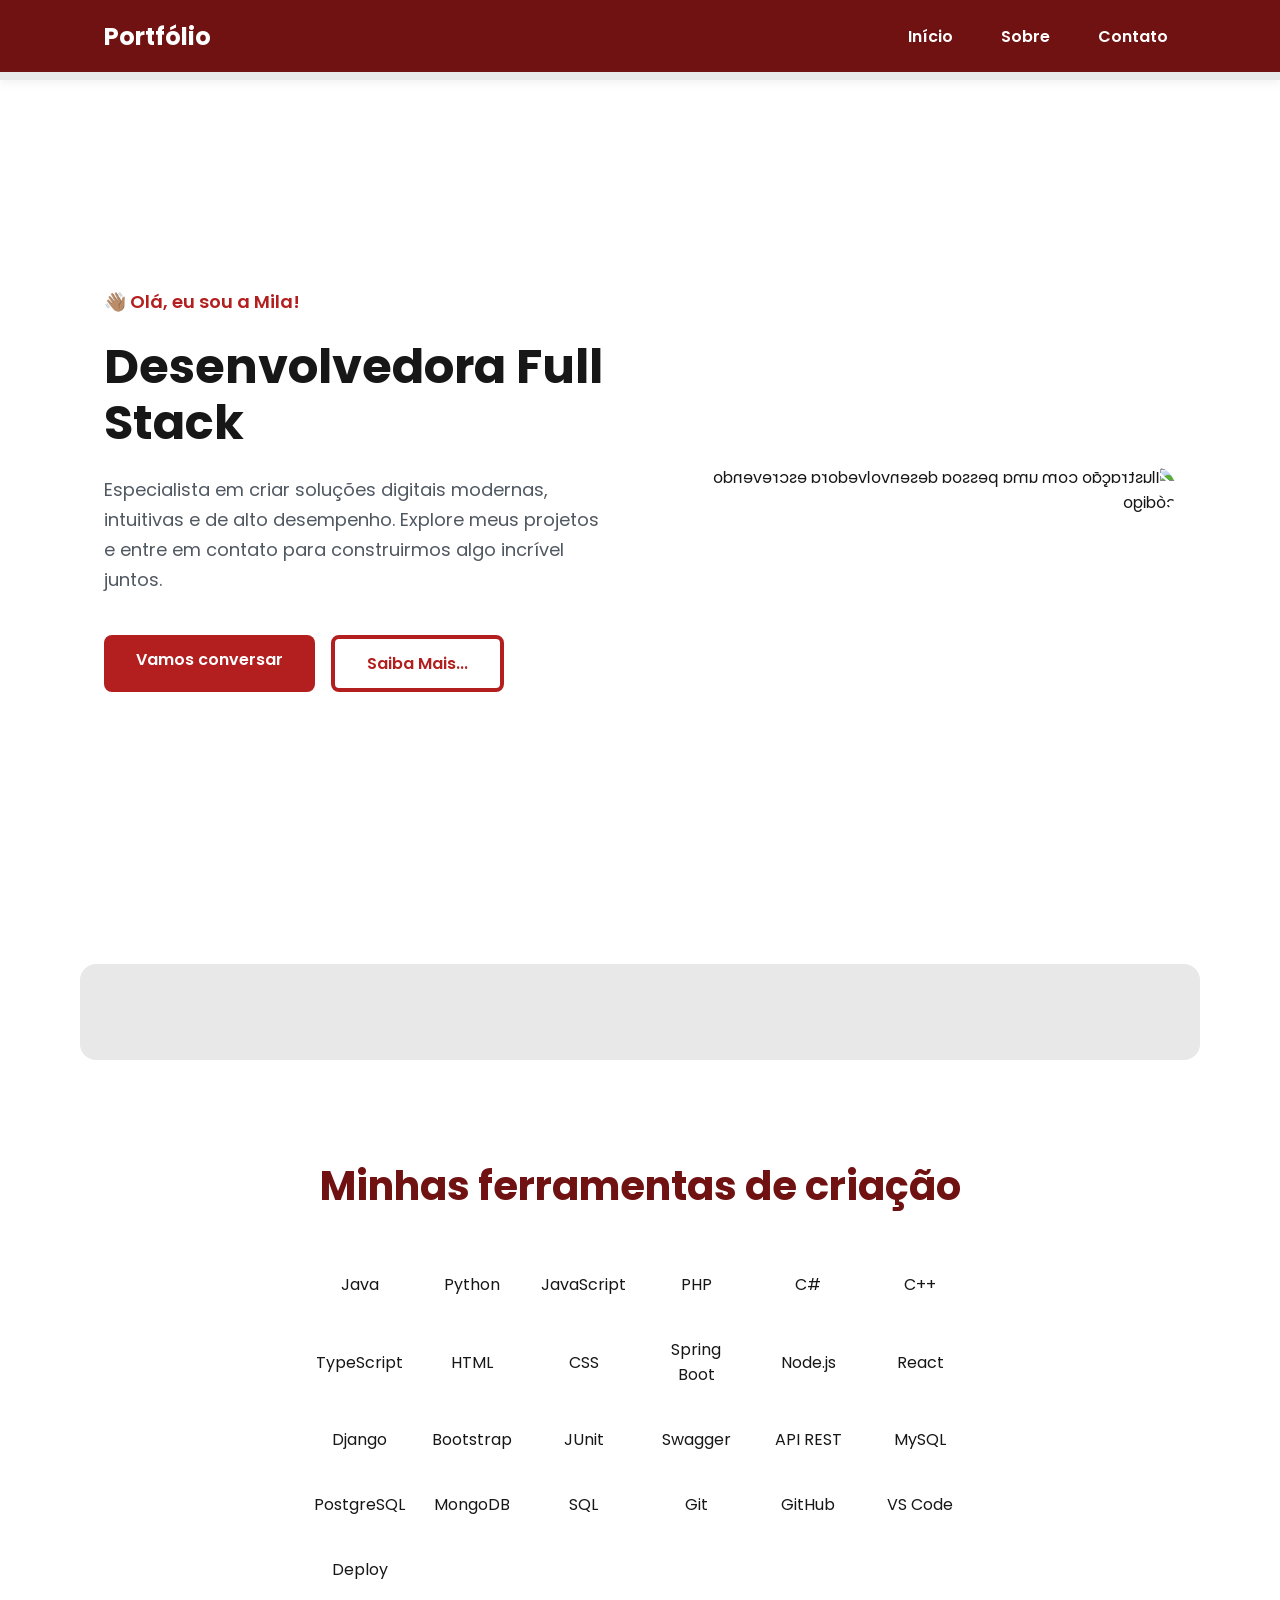
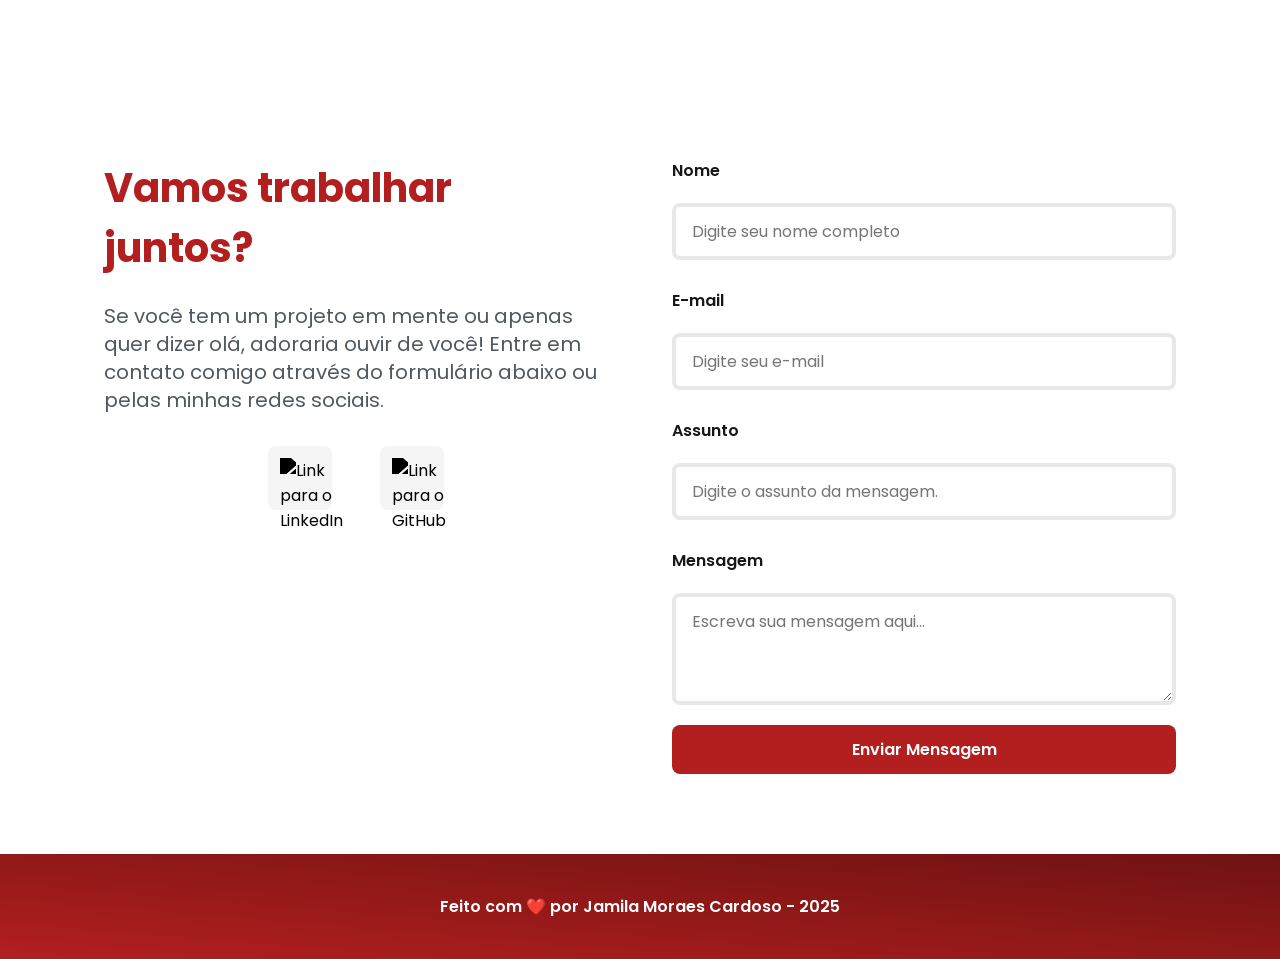
==== index.html @ e9817504 "Update form submission redirect URL" ====
<!DOCTYPE html>
<html lang="pt-br">

<head>

    <!-- Servidores de Fontes do Google -->
    <link rel="preconnect" href="https://fonts.googleapis.com">
    <link rel="preconnect" href="https://fonts.gstatic.com" crossorigin>

    <!-- Fonte do Google - Poppins -->
    <link href="https://fonts.googleapis.com/css2?family=Poppins&display=swap" rel="stylesheet">

    <meta charset="UTF-8">
    <meta name="viewport" content="width=device-width, initial-scale=1.0">

    <!--Meta tags essenciais-->
    <meta name="author" content="Jamila Moraes Cardoso">
    <meta name="description"
        content="Portfólio de Jamila M. Cardoso — Desenvolvedora Full Stack.Especialista em criar soluções digitais modernas, intuitivas e de alto desempenho. Explore meus projetos e entre em contato para construirmos algo incrível juntos.">
    <meta name="robots" content="index, follow">

    <!-- Favicon -->
    <link rel="icon" type="image/svg+xml" href="https://ik.imagekit.io/u0isfvxls/portf%C3%B3lio/favicon.svg?updatedAt=1762763667006">

    <!-- Devicon (ícones de linguagens e ferramentas) -->
    <link rel="stylesheet" href="https://cdn.jsdelivr.net/gh/devicons/devicon@latest/devicon.min.css">

    <!-- Font Awesome (ícones adicionais) -->
    <script src="https://kit.fontawesome.com/a076d05399.js" crossorigin="anonymous"></script>

    <!-- Swiper.js -->
    <link rel="stylesheet" href="https://unpkg.com/swiper/swiper-bundle.min.css">
        <!-- Link para o arquivo CSS-->
    <link rel="stylesheet" href="./assets/css/style.css">


    <title>Portfólio da Mila</title>
</head>

<body>

    <!--Navbar - Menu-->
    <header class="flex menu_container">
        <article class="menu_content">
            <div id="titulo">
                <a href="#">Portfólio</a>
            </div>
            <nav>
                <ul class="flex menu_list">
                    <li><a href="#hero">Início</a></li>
                    <li><a href="#about">Sobre</a></li>
                    <li><a href="#contact">Contato</a></li>
                </ul>
            </nav>
        </article>
    </header>

    <!--Área Principal do Site-->
    <main>
        <!--Sessão hero-->
        <section id="hero" class="hero_container">
            <article class="hero_content">
                <h4>👋🏽 Olá, eu sou a Mila!</h4>
                <h1>Desenvolvedora Full Stack</h1>
                <p>Especialista em criar soluções digitais modernas, intuitivas e de alto desempenho. Explore meus
                    projetos e entre em contato para construirmos algo incrível juntos.</p>
                <div class="hero_buttons flex">
                    <a href="#contact" class="botao">Vamos conversar</a>
                    <a href="#about" class="botao-outline">Saiba Mais...</a>
            </article>
            <figure class="hero_image">
                <img src="https://ik.imagekit.io/u0isfvxls/portf%C3%B3lio/dreamina-2025-11-05-6438-Reference%20image%201,%20transform%20into%20a%20cart....jpeg?updatedAt=1762367021486"
                    alt="Ilustração com uma pessoa desenvolvedora escrevendo código" class="ilustracao float animation">
            </figure>
        </section>

        <!--Sessão sobre-->
        <section id="about" class="about_container">


        </section>

        <!--Sessão habilidades-->
        <section id="habilidades" class="habilidades_container">
            <article class="habilidades_content">
                <h2>Minhas ferramentas de criação
                </h2>
                <div class="habilidades_list">
                    <div class="icons_grid">
                        <!-- Linguagens de Programação -->
                        <div><i class="devicon-java-plain colored"></i>
                            <p>Java</p>
                        </div>
                        <div><i class="devicon-python-plain colored"></i>
                            <p>Python</p>
                        </div>
                        <div><i class="devicon-javascript-plain colored"></i>
                            <p>JavaScript</p>
                        </div>
                        <div><i class="devicon-php-plain colored"></i>
                            <p>PHP</p>
                        </div>
                        <div><i class="devicon-csharp-plain colored"></i>
                            <p>C#</p>
                        </div>
                        <div><i class="devicon-cplusplus-plain colored"></i>
                            <p>C++</p>
                        </div>
                        <div><i class="devicon-typescript-plain colored"></i>
                            <p>TypeScript</p>
                        </div>
                        <div><i class="devicon-html5-plain colored"></i>
                            <p>HTML</p>
                        </div>
                        <div><i class="devicon-css3-plain colored"></i>
                            <p>CSS</p>
                        </div>
                        <!--Tecnologias e Frameworks-->
                        <div><i class="devicon-spring-plain colored"></i>
                            <p>Spring Boot</p>
                        </div>
                        <div><i class="devicon-nodejs-plain colored"></i>
                            <p>Node.js</p>
                        </div>
                        <div><i class="devicon-react-original colored"></i>
                            <p>React</p>
                        </div>
                        <div><i class="devicon-django-plain colored"></i>
                            <p>Django</p>
                        </div>
                        <div><i class="devicon-bootstrap-plain colored"></i>
                            <p>Bootstrap</p>
                        </div>
                        <div><i class="devicon-junit-plain colored"></i>
                            <p>JUnit</p>
                        </div>
                        <div><i class="devicon-swagger-plain colored"></i>
                            <p>Swagger</p>
                        </div>
                        <div><i class="devicon-express-original colored"></i>
                            <p>API REST</p>
                        </div>
                        <!-- Banco de Dados -->

                        <div><i class="devicon-mysql-plain colored"></i>
                            <p>MySQL</p>
                        </div>
                        <div><i class="devicon-postgresql-plain colored"></i>
                            <p>PostgreSQL</p>
                        </div>
                        <div><i class="devicon-mongodb-plain colored"></i>
                            <p>MongoDB</p>
                        </div>
                        <div><i class="devicon-sqldeveloper-plain colored"></i>
                            <p>SQL</p>
                        </div>

                        <!-- Ferramentas e Plataformas -->

                        <div><i class="devicon-git-plain colored"></i>
                            <p>Git</p>
                        </div>
                        <div><i class="devicon-github-original colored"></i>
                            <p>GitHub</p>
                        </div>
                        <div><i class="devicon-vscode-plain colored"></i>
                            <p>VS Code</p>
                        </div>
                        <div><i class="devicon-docker-plain colored"></i>
                            <p>Deploy</p>
                        </div>
                    </div>
                </div>
            </article>
        </section>
        <!-- === PROJETOS === -->
       


        <section id="contact" class="contact_container">
            <article class="contact_info">
                <h4>Vamos trabalhar juntos?</h4>
                <p>Se você tem um projeto em mente ou apenas quer dizer olá, adoraria ouvir de você! Entre em contato
                    comigo através do formulário abaixo ou pelas minhas redes sociais.</p>
                <div class="social_container">
                    <a href="https://www.linkedin.com/in/jamila-m-c/" target="_blank" class="social_icon"><img
                            src="https://ik.imagekit.io/u0isfvxls/portf%C3%B3lio/linkedin.svg?updatedAt=1762702959572"
                            alt="Link para o LinkedIn"></a>
                    <a href="https://github.com/jmcardoso18" target="_blank" class="social_icon"><img
                            src="https://ik.imagekit.io/u0isfvxls/portf%C3%B3lio/github.svg?updatedAt=1762702959515"
                            alt="Link para o GitHub"></a>

                </div>
            </article>

            <form action="https://formsubmit.co/6bff33af4c7f1b054efb441c1494fe16" method="POST" id="formulario">
                <!-- Redirecionar para a página de sucesso após o envio do formulário -->
                <input type="hidden" name="_next" value="https://jmcardoso18.github.io/Portfolio/sucess.html">
                <input type="hidden" name="_captcha" value="false">

                <label for="nome">Nome</label>
                <input id="nome" name="nome" type="text" placeholder="Digite seu nome completo">
                <span id="txtNome"></span>

                <label for="email">E-mail</label>
                <input id="email" name="email" type="text" placeholder="Digite seu e-mail">
                <span id="txtEmail"></span>

                <label for="assunto">Assunto</label>
                <input id="assunto" name="assunto" type="text"
                    placeholder="Digite o assunto da mensagem."><!--Verificar o que required faz-->
                <span id="txtAssunto"></span>

                <label for="mensagem">Mensagem</label>
                <textarea id="mensagem" name="mensagem" placeholder="Escreva sua mensagem aqui..."></textarea>

                <button class="botao" type="submit">Enviar Mensagem</button>

            </form>
        </section>

    </main>

    <!--Rodapé-->
    <footer>
        Feito com ❤️ por Jamila Moraes Cardoso - 2025
    </footer>
    <!-- Swiper e scripts -->
    <script src="https://unpkg.com/swiper/swiper-bundle.min.js"></script>
    <!-- Link para o arquivo JavaScript-->
    <script src="./assets/js/scripts.js"></script>
</body>

</html>
---- assets/css/style.css ----
/* Reset do Navegador */
* {
    margin: 0;
    padding: 0;
    box-sizing: border-box;
    text-decoration: none;
    outline: none;
    font-family: 'Poppins', sans-serif;
}
 
/* === VARIÁVEIS === */
:root {
    /* Cores */
--red-50:  #ffeaea;
    --red-100: #ffd5d5;
    --red-200: #f7b3b3;
    --red-300: #f08686;
    --red-400: #e95c5c;
    --red-500: #d62828;
    --red-600: #b31f1f;
    --red-700: #8f1818;
    --red-800: #701212;
    --red-900: #4b0a0a;

    --gray-100: #f5f5f5;
    --gray-200: #e8e8e8;
    --gray-400: #505861;
    --black-800: #171717;
    --white: #ffffff;
    --error: #e63946;

    /* Sombras */
    --shadow-sm: 0 0.25rem 0.5rem #0000000D;
    --shadow-md: 0 0.25rem 0.75rem #d628284d;
    --shadow-lg: 0 0.5rem 1.5rem #d6282833;
    --shadow-focus: 0 0 0 0.25rem #d628281a;
}

/* Estilos Globais */
 
html{
    scroll-behavior: smooth;
}
 
body{
    display: flex;
    flex-direction: column;
    min-height: 100vh;
    background-color: var(--white);
    color: var(--black-800)
}
 
main{
    flex: 1;
}
 
a,
button{
    cursor: pointer;
}
 
/* Botões */
 
.botao,
.botao-outline{
    padding: 0.75rem 2rem;
    border-radius: 0.5rem;
    font-size: 1rem;
    font-weight: 600;
    text-align: center;
    transition: all 0.3s ease;
}
 
.botao{
    border: none;
    color: var(--white);
    background-color: var(--red-600);
}
 
.botao:hover {
    background-color: var(--red-800);
    box-shadow: var(--shadow-md);
    transform: translateY(-0.25rem);
}
 
.botao-outline{
    border: 0.25rem solid var(--red-600);
    color: var(--red-600);
    background-color: transparent;
}
 
.botao-outline:hover {
    background-color: var(--red-600);
    color: var(--white);
    box-shadow: var(--shadow-md);
    transform: translateY(-0.25rem);
}
 
/* Menu */
 
.menu_container{
    position: sticky;
    top: 0;
    width: 100%;
    height: 5rem;
    background-color: var(--red-800);
    border-bottom: 0.5rem solid var(--gray-200);
    box-shadow: var(--shadow-sm);
    z-index: 1000;
}
 
.menu_content{
    display: flex;
    justify-content: space-between;
    align-items: center;
    width: 70rem;
    height: 100%;
    padding: 0 1.5rem;
    margin: 0 auto;
}
 
.menu_container a{
    font-weight: 600;
    color: var(--white);
    transition: color 0.3s ease;
}
 
.menu_container a:hover{
    color: var(--red-200);
}
 
#titulo a{
    font-size: 1.5rem;
    font-weight: 700;
}
 
.menu_list{
    display: flex;
    list-style: none;
    gap: 2rem;
}
 
.menu_list a{
    padding: 0.5rem;
}
 
/* Seções - Estilos Comuns */
 
.hero_container,
.about_container,
.contact_container{
    max-width: 70rem;
    margin: 0 auto;
    padding: 3rem 1.5rem;
    scroll-margin-top: 6rem;
}
 
/* === HERO === */
.hero_container {
    min-height: calc(100vh - 5rem);
    display: flex;
    align-items: center;
    gap: 4rem;
}
 
.hero_content {
    flex: 1;
    display: flex;
    flex-direction: column;
    gap: 1.5rem;
}
 
.hero_content h4 {
    font-size: 1.125rem;
    font-weight: 600;
    color: var(--red-600);
}
 
.hero_content h1 {
    font-size: 3rem;
    font-weight: 700;
    line-height: 3.5rem;
    color: var(--black-800);
}
 
.hero_content p {
    font-size: 1.125rem;
    line-height: 1.875rem;
    color: var(--gray-400);
}
 
.hero_buttons {
    display: flex;
    gap: 1rem;
    margin-top: 1rem;
}
 
.hero_image {
    flex: 1;
    display: flex;
    justify-content: center;
    align-items: center;
    transform: scaleX(-1);
}
 
.ilustracao {
    width: 100%;
    max-width: 100%;
    border-radius: 2rem;
    animation: float 3s ease-in-out infinite;
}
 
/* Animação - Imagem Hero */
@keyframes float {
 
    0%,
    100% {
        transform: translateY(0);
    }
 
    50% {
        transform: translateY(-1.25rem);
    }
}
 
.float-animation {
    animation: float 3s ease-in-out infinite;
}
 
/* === ABOUT === */
.about_container {
    margin: 4rem auto;
    display: flex;
    align-items: center;
    gap: 4rem;
    background-color: var(--gray-200);
    border-radius: 1rem;
}
 
.about_image {
    flex: 0 0 17.5rem;
}
 
.about_image img {
    width: 100%;
    border: 0.375rem solid var(--red-600);
    border-radius: 50%;
    box-shadow: var(--shadow-lg);
}
 
.about_content h2 {
    font-size: 2.5rem;
    font-weight: 700;
    margin-bottom: 1.5rem;
    color: var(--red-800);
}
 
.about_content p {
    font-size: 1.125rem;
    line-height: 1.875rem;
    color: var(--gray-400);
    margin-bottom: 1rem;
}
 
.about_stats {
    display: flex;
    gap: 2rem;
    margin-top: 2rem;
    align-items: center;
   color: var(--red-800);
}
 
.about_stats .botao {
    margin-right: auto;
}
 
.stat-item {
    text-align: center;
}
 
.stats-wrapper {
    display: flex;
    flex-direction: row;
    gap: 2rem;
    margin-top: 2rem;
}
 
.stats-wrapper .stat-number {
    font-size: 1.5rem;
    font-weight: 700;
    color: var(--red-600);
    margin-bottom: 0;
}
 
.stats-wrapper .stat-label {
    font-size: 0.875rem;
    color: var(--gray-400);
    margin-bottom: 0;
}
/* === HABILIDADES === */
.habilidades_container {
    margin: 2rem auto;
    display: flex;
    align-items: center;
    justify-content: center;
    gap: 4rem;

    border-radius: 1rem;
    max-width: 1120px;
    padding: 2rem;
}
/* Título principal */
.habilidades_content h2 {
    font-size: 2.5rem;
    font-weight: 700;
    color: var(--red-800);
    text-align: center;
    margin-bottom: 2rem;
}

/* Subtítulos de seções (ex: Front-end, Back-end, etc.) */
.habilidades_list h3 {
    font-size: 1.4rem;
    font-weight: 600;
    color: var(--red-700);
    text-align: center;
    margin: 1.5rem 0 1rem;
    border-left: 4px solid var(--red-600);
    padding-left: 0.5rem;
}

/* === GRID DE ÍCONES === */
.icons_grid{
    display: grid;
    grid-template-columns: repeat(auto-fit, minmax(80px, 1fr));
    gap: 2rem;
    justify-items: center;
    padding: 1rem 0 2rem;
}

/* Centralização dos ícones e textos */
.icons_grid div {
    display: flex;
    flex-direction: column;   
    align-items: center;      
    justify-content: center;  
    text-align: center;       
    gap: 0.5rem;              
}

/* Ícones padrão */
.icons_grid i {
    font-size: 3rem;
    color: var(--gray-500);
    transition: transform 0.3s ease, filter 0.3s ease, color 0.3s ease;
    cursor: pointer;
}

/* Ícones coloridos com leve sombra */
.icons_grid i.colored {
    filter: drop-shadow(0 2px 4px rgba(0, 0, 0, 0.1));
}

/* Hover com destaque em vermelho */
.icons_grid i:hover {
    transform: scale(1.2);
    color: var(--red-600);
    filter: brightness(1.2);
}

/* Seções de estatísticas ou pequenos textos descritivos */
.habilidades_stats {
    display: flex;
    justify-content: center;
    flex-wrap: wrap;
    gap: 2rem;
    margin-top: 2rem;
    color: var(--red-800);
}

.habilidade_item {
    text-align: center;
}

.habilidade_item .stat-number {
    font-size: 1.5rem;
    font-weight: 700;
    color: var(--red-600);
}

.habilidade_item .stat-label {
    font-size: 0.875rem;
    color: var(--gray-400);
}

/* === SEÇÃO DE PROJETOS === */
.projetos_container {
    margin: 2rem auto;
    display: flex;
    align-items: center;
    justify-content: center;
    gap: 4rem;
    background-color: var(--gray-200);
    border-radius: 1rem;
    max-width: 1120px;
    padding: 2rem;
}

.projetos_titulo {
  font-size: 2rem;
  font-weight: 700;
  color: var(--red-700);
  margin-bottom: 2rem;
  text-align: center;
}

.swiper-slide:hover {
    transform: translateY(-5px);
    transition: transform 0.3s ease;
}
/* Swiper */
.projetos_carrossel {
  width: 90%;
  margin: 0 auto;
  padding: 1rem 0;
  overflow: hidden;
}

.projeto_card {
  background: #da8181 !important; /* Vermelho padrão */
  border-radius: 1rem;
  box-shadow: 0 4px 10px rgba(0, 0, 0, 0.15);
  padding: 1.5rem;
  display: flex;
  flex-direction: column;
  align-items: center;
  justify-content: space-between;
  text-align: center;
  height: 420px; /* 🔸 Altura fixa e uniforme */
  transition: transform 0.3s ease, box-shadow 0.3s ease;
}

.projeto_card:hover {
  transform: translateY(-5px);
  box-shadow: 0 6px 14px rgba(0,0,0,0.15);
}

.projeto_card img {
  width: 100%;
  height: 180px; 
  border-radius: 50rem;
  object-fit: cover;
  display: block;
}

.projeto_card h3 {
  color: var(--red-600);
  font-size: 1.2rem;
  margin: 0;
}

.projeto_card p {
  font-size: 0.9rem;
  color: var(--gray-600);
}

.btn_projeto {
  display: inline-block;
  background-color: var(--red-600);
  color: #fff;
  padding: 0.5rem 1rem;
  border-radius: 0.5rem;
  font-weight: 500;
  transition: background-color 0.3s ease;
  text-decoration: none;
}

.btn_projeto:hover {
  background-color: var(--red-700);
}

.swiper-slide {
  background-color: white;
  border-radius: 1rem;
  padding: 2rem;
  text-align: center;
  box-shadow: 0 4px 8px rgba(0,0,0,0.1);
}


/* Botões Swiper */
.swiper-button-prev,
.swiper-button-next {
  color: var(--red-600);
}

.swiper-pagination-bullet-active {
  background: var(--red-600);
}


/* === CONTACT === */
.contact_container{
    display: grid;
    grid-template-columns: 1fr 1fr;
    margin: 4rem auto 2rem;
    gap: 4rem;
}
 
.contact_info h4{
    font-size: 2.5rem;
    font-weight: 700;
    margin-bottom: 1.5rem;
    color: var(--red-600);
}
 
.contact_info p{
    font-size: 1.25rem;
    line-height: 1.75rem;
    color: var(--gray-400);
    margin-bottom: 2rem;
}
 
.social_container{
    justify-content: center;
    display: flex;
    gap: 3rem;
}
 
.social_icon{
    width: 4rem;
    height: 4rem;
    padding: 0.75rem;
    background-color: var(--gray-100);
    border-radius: 0.5rem;
    transition: all 0.3s ease;
}
 
.social_icon:hover{
    background-color: var(--red-600);
    transform: translateY(-0.25rem);
    box-shadow: var(--shadow-md);
}
 
.social_icon img{
    width: 100%;
    filter: brightness(0) saturate(100%);
}
 
.social_icon:hover img{
    filter: brightness(0) invert(100%);
}
 
/* Formulário de Contato */
 
form{
    display: flex;
    flex-direction: column;
    gap: 1.25rem;
}
 
form label{
    font-size: 1rem;
    font-weight: 600;
    color: var(--black-800);
}
 
form input,
textarea{
    width: 100%;
    padding: 0.75rem 1rem;
    border: 0.25rem solid var(--gray-200);
    border-radius: 0.5rem;
    font-size: 1rem;
    background-color: var(--white);
    transition: border-color 0.3s ease;
}
 
form input:focus,
form textarea:focus{
    border-color: var(--red-600);
    box-shadow: var(--shadow-focus);
}
 
form textarea{
    resize: vertical;
    min-height: 7rem;
}
 
form span{
    font-size: 0.75rem;
    color: var(--error);
    margin-top: -0.75rem;
    font-weight: 600;
}
 
/* === SUCESS === */
.sucess_container {
    margin: 4rem auto;
    width: fit-content;
    padding: 3rem 2rem;
    display: flex;
    justify-content: center;
    align-items: center;
    gap: 4rem;
    background-color: var(--gray-200);
    border-radius: 1rem;
}

.sucess_image {
    flex: 5rem;
}
 
.sucess_image img {
    width: 20%;
    border: 0.375rem solid var(--red-600);
    border-radius: 50%;
    box-shadow: var(--shadow-lg);
}
.sucess_content h1 {
    font-size: 2.5rem;
    font-weight: 700;
    margin-bottom: 1.5rem;
    color: var(--red-800);
}
.sucess_content p {
    font-size: 1.125rem;
    line-height: 1.875rem;
    color: var(--gray-400);
    margin-bottom: 1rem;
}

.botao_sucess{
    border: none;
    color: var(--white);
    background-color: var(--red-600);
    padding: 0.75rem 2rem;
    border-radius: 0.5rem;
    font-size: 1rem;
    font-weight: 600;
    text-align: center;
    transition: all 0.3s ease;
}   
.botao_sucess:hover {
    background-color: var(--red-800);
    box-shadow: var(--shadow-md);
    transform: translateY(-0.25rem);
}
/* Footer */
footer{
    text-align: center;
    padding: 2.5rem;
    font-weight: 600;
    background: linear-gradient(to right top, var(--red-600), var(--red-800));
    color: var(--white);
    margin-top: auto;
}

/* === RESPONSIVIDADE === */

/* === TELAS MÉDIAS - MONITORES E NOTEBOOKS (até 1120px) === */
@media screen and (max-width: 1120px) {
    .menu_content,
    .hero_container,
    .about_container,
    .contact_container {
        max-width: 100%;
        padding: 3rem 2rem;
    }

    .menu_content {
        padding: 0 2rem;
    }
}

/* TABLETS (até 960px) */
@media screen and (max-width: 960px) {
   
    /* Hero Section */
    .hero_container {
        flex-direction: column-reverse;
        text-align: center;
        gap: 2rem;
        padding: 2rem 1.5rem;
    }

    .hero_content h1 {
        font-size: 2.5rem;
        line-height: 3rem;
    }

    .hero_buttons {
        justify-content: center;
        flex-wrap: wrap;
    }

    /* About Section */
    .about_container {
        flex-direction: column;
        gap: 2rem;
        padding: 2rem 1.5rem;
    }

    .about_container h2 {
        text-align: center;
    }

    .about_image {
        flex: 0 0 auto;
    }

    .about_image img {
        max-width: 15rem;
        margin: 0 auto;
    }

    /* About Stats */
    .about_stats {
        flex-direction: column;
        align-items: center;
        gap: 1.5rem;
    }

    .about_stats .botao {
        width: 100%;
        max-width: 20rem;
        margin: 0 auto;
    }

    /* Wrapper para manter os stats lado a lado */
    .stats-wrapper {
        display: flex;
        gap: 2rem;
        justify-content: center;
    }

    .stat-item {
        flex: 0 0 auto;
    }

    /* Contact Section */
    .contact_container {
        grid-template-columns: 1fr;
        gap: 3rem;
        padding: 2rem 1.5rem;
    }

    .contact_info {
        text-align: center;
    }

    .social_container {
        justify-content: center;
    }
}

/* SMARTPHONES (até 480px) */
@media screen and (max-width: 480px) {
    /* Menu */
    .menu_content {
        justify-content: center;
        padding: 0 1rem;
    }

    .menu_list {
        display: none;
    }

    #titulo a {
        font-size: 1.25rem;
    }

    /* Hero Section */
    .hero_container {
        padding: 1.5rem 1rem;
        min-height: auto;
    }

    .hero_content h4 {
        font-size: 1rem;
    }

    .hero_content h1 {
        font-size: 2rem;
        line-height: 2.5rem;
    }

    .hero_content p {
        font-size: 1rem;
        line-height: 1.5rem;
    }

    .hero_buttons {
        flex-direction: column;
        width: 100%;
        gap: 0.75rem;
    }

    .hero_buttons .botao,
    .hero_buttons .botao-outline {
        width: 100%;
    }

    /* About Section */
    .about_container {
        padding: 1.5rem 1rem;
        margin: 2rem auto;
    }

    .about_image img {
        max-width: 12rem;
    }

    .about_content h2 {
        font-size: 1.75rem;
    }

    .about_content p {
        font-size: 1rem;
        line-height: 1.5rem;
    }

    .about_stats {
        gap: 1rem;
    }

    .about_stats .botao {
        font-size: 1rem;
        padding: 0.75rem 1.25rem;
    }

    .about_content .stat-item .stat-number {
        font-size: 1.25rem;
    }

    .about_content .stat-item .stat-label {
        font-size: 0.75rem;
    }

    /* Contact Section */
    .contact_container {
        padding: 1.5rem 1rem;
        margin: 2rem auto;
        gap: 2rem;
    }

    .contact_info h4 {
        font-size: 1.75rem;
    }

    .contact_info p {
        font-size: 1rem;
        line-height: 1.5rem;
    }

    .social_container {
        gap: 1.5rem;
        flex-wrap: wrap;
    }

    .social_icon {
        width: 3.5rem;
        height: 3.5rem;
        padding: 0.75rem;
    }

    /* Formulário */
    form input,
    form textarea {
        padding: 0.75rem;
        font-size: 1rem;
    }

    form label {
        font-size: 1rem;
    }

    .botao,
    .botao-outline {
        padding: 0.75rem 1.5rem;
        font-size: 1rem;
    }

    /* Página de Sucesso */
    .sucess_container {
        padding: 2rem 1rem;
    }

    .sucess_icon {
        width: 6rem;
        height: 6rem;
    }

    .sucess_icon svg {
        width: 3rem;
        height: 3rem;
    }

    .sucess_content h1 {
        font-size: 1.75rem;
    }

    .sucess_content h4 {
        font-size: 1rem;
        line-height: 1.5rem;
    }

    /* Footer */
    footer {
        padding: 1.5rem 1rem;
        font-size: 0.75rem;
    }
}
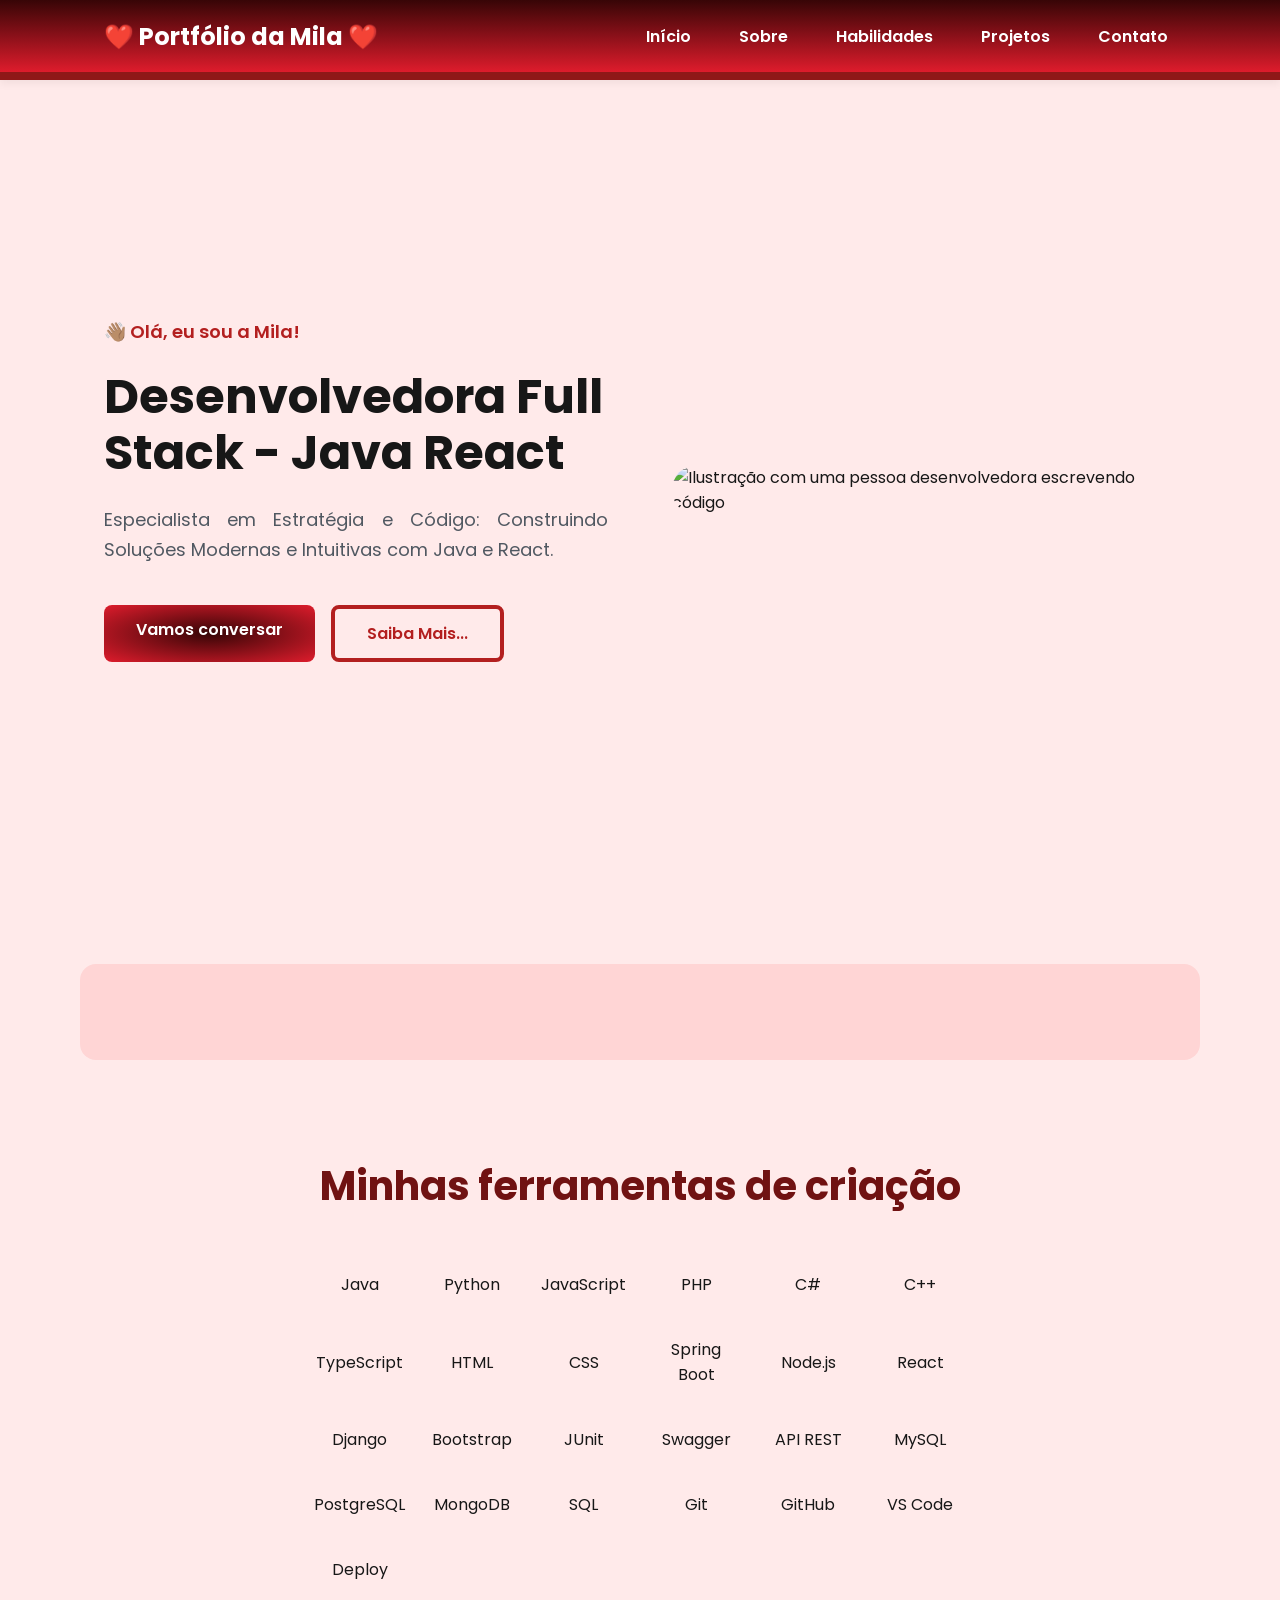
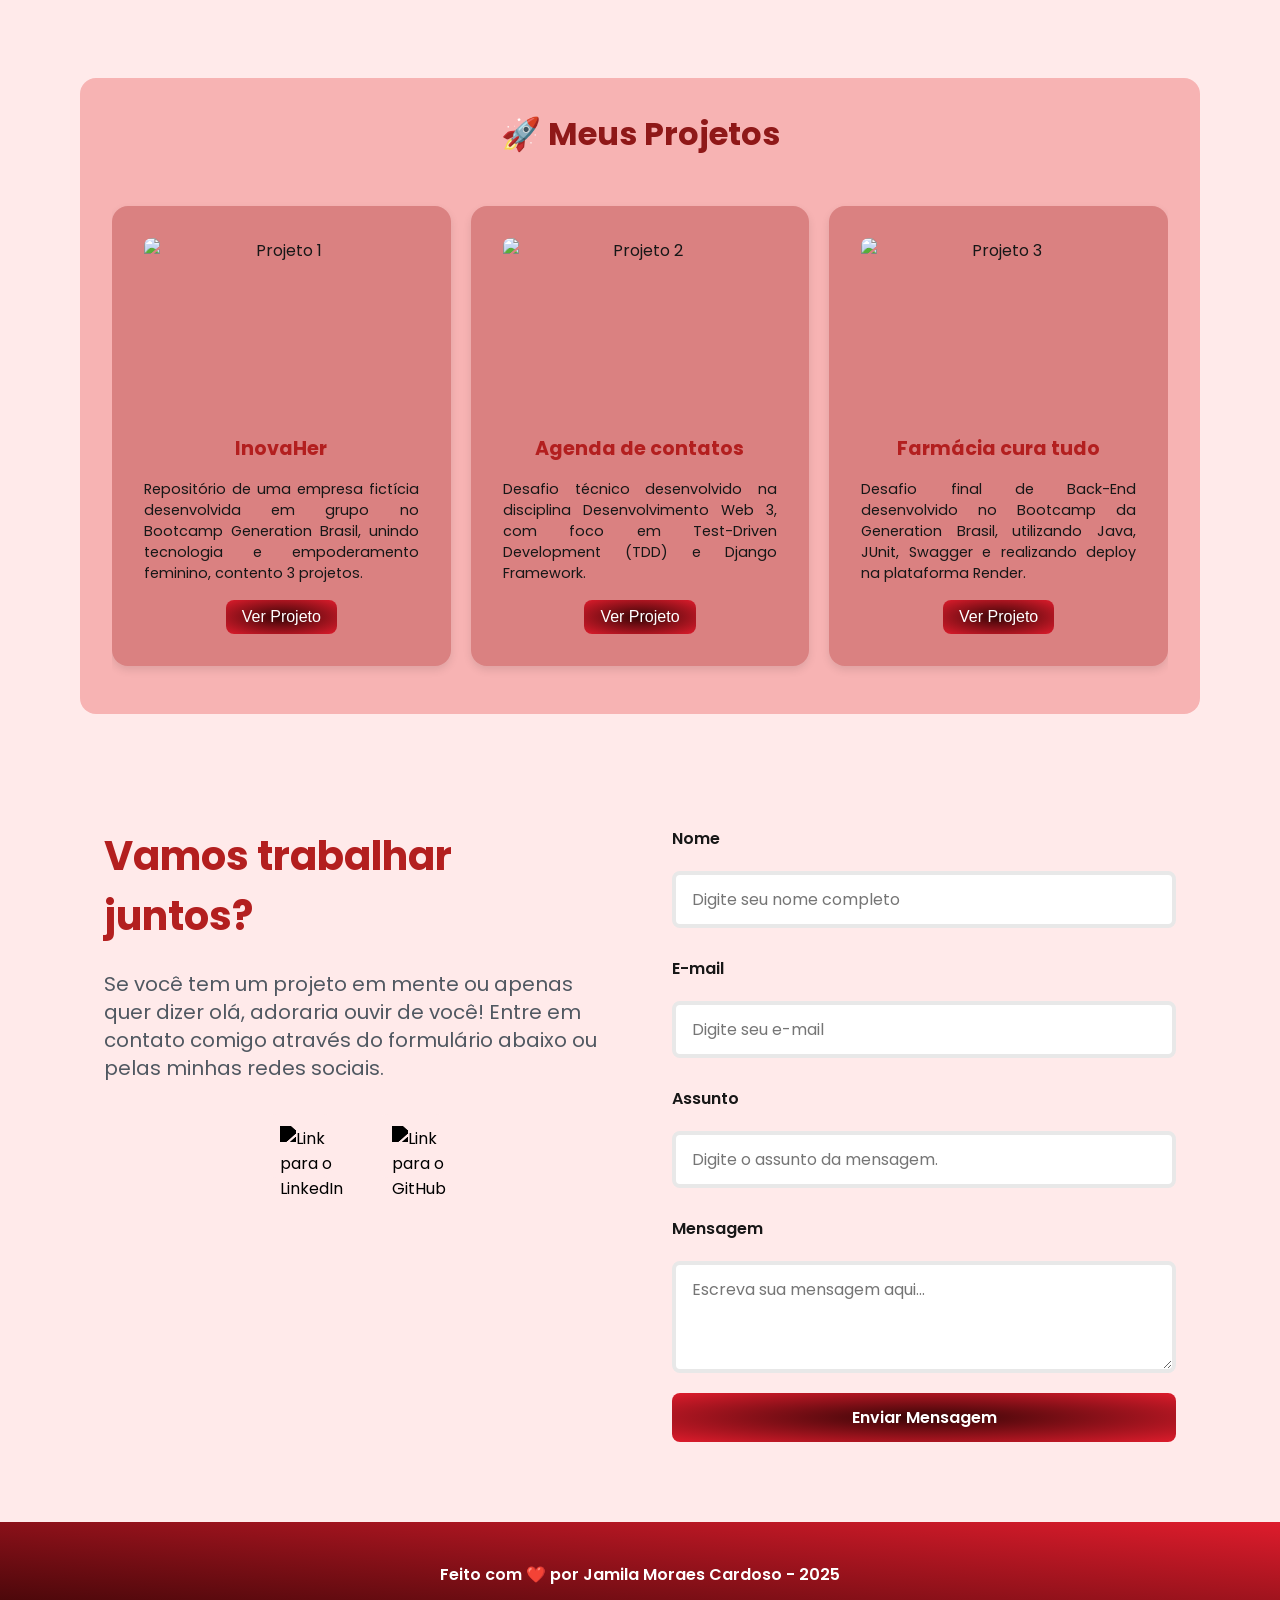
==== commit 386750c2: ":sparkles: Versão estilizada" ====
--- a/index.html
+++ b/index.html
@@ -20,7 +20,8 @@
     <meta name="robots" content="index, follow">
 
     <!-- Favicon -->
-    <link rel="icon" type="image/svg+xml" href="https://ik.imagekit.io/u0isfvxls/portf%C3%B3lio/favicon.svg?updatedAt=1762763667006">
+    <link rel="icon" type="image/svg+xml"
+        href="https://ik.imagekit.io/u0isfvxls/portf%C3%B3lio/favicon.svg?updatedAt=1762763667006">
 
     <!-- Devicon (ícones de linguagens e ferramentas) -->
     <link rel="stylesheet" href="https://cdn.jsdelivr.net/gh/devicons/devicon@latest/devicon.min.css">
@@ -30,7 +31,7 @@
 
     <!-- Swiper.js -->
     <link rel="stylesheet" href="https://unpkg.com/swiper/swiper-bundle.min.css">
-        <!-- Link para o arquivo CSS-->
+    <!-- Link para o arquivo CSS-->
     <link rel="stylesheet" href="./assets/css/style.css">
 
 
@@ -43,12 +44,14 @@
     <header class="flex menu_container">
         <article class="menu_content">
             <div id="titulo">
-                <a href="#">Portfólio</a>
+                <a href="#">❤️  Portfólio da Mila ❤️ </a>
             </div>
             <nav>
                 <ul class="flex menu_list">
                     <li><a href="#hero">Início</a></li>
                     <li><a href="#about">Sobre</a></li>
+                    <li><a href="#habilidades">Habilidades</a></li>
+                    <li><a href="#projetos">Projetos</a></li>
                     <li><a href="#contact">Contato</a></li>
                 </ul>
             </nav>
@@ -61,15 +64,15 @@
         <section id="hero" class="hero_container">
             <article class="hero_content">
                 <h4>👋🏽 Olá, eu sou a Mila!</h4>
-                <h1>Desenvolvedora Full Stack</h1>
-                <p>Especialista em criar soluções digitais modernas, intuitivas e de alto desempenho. Explore meus
-                    projetos e entre em contato para construirmos algo incrível juntos.</p>
+                <h1>Desenvolvedora Full Stack - Java React</h1>
+                <p>Especialista em Estratégia e Código: Construindo Soluções Modernas e Intuitivas com Java e React.
+                </p>
                 <div class="hero_buttons flex">
                     <a href="#contact" class="botao">Vamos conversar</a>
                     <a href="#about" class="botao-outline">Saiba Mais...</a>
             </article>
             <figure class="hero_image">
-                <img src="https://ik.imagekit.io/u0isfvxls/portf%C3%B3lio/dreamina-2025-11-05-6438-Reference%20image%201,%20transform%20into%20a%20cart....jpeg?updatedAt=1762367021486"
+                <img src="https://ik.imagekit.io/u0isfvxls/portf%C3%B3lio/Portf.png?updatedAt=1762812965492"
                     alt="Ilustração com uma pessoa desenvolvedora escrevendo código" class="ilustracao float animation">
             </figure>
         </section>
@@ -174,7 +177,50 @@
             </article>
         </section>
         <!-- === PROJETOS === -->
-       
+        <section class="projetos_container" id="projetos">
+            <h2 class="projetos_titulo">🚀 Meus Projetos</h2>
+
+            <div class="swiper projetos_carrossel">
+                <div class="swiper-wrapper">
+                    <!-- Card 1 -->
+                    <div class="swiper-slide projeto_card">
+                        <img src="https://ik.imagekit.io/u0isfvxls/InovaHer/238466661.png?updatedAt=1761662985923"
+                            alt="Projeto 1">
+                        <h3>InovaHer</h3>
+                        <p>Repositório de uma empresa fictícia desenvolvida em grupo no Bootcamp Generation Brasil,
+                            unindo tecnologia e empoderamento feminino, contento 3 projetos.</p>
+                        <a href="https://github.com/InovaHer" class="btn_projeto" target="_blank">Ver Projeto</a>
+                    </div>
+
+                    <!-- Card 2 -->
+                    <div class="swiper-slide projeto_card">
+                        <img src="https://ik.imagekit.io/u0isfvxls/portf%C3%B3lio/ChatGPT%20Image%2010%20de%20nov.%20de%202025,%2004_37_58.png?updatedAt=1762760456798"
+                            alt="Projeto 2">
+                        <h3>Agenda de contatos</h3>
+                        <p>Desafio técnico desenvolvido na disciplina Desenvolvimento Web 3, com foco em Test-Driven
+                            Development (TDD) e Django Framework. </p>
+                        <a href="https://github.com/jmcardoso18/Pratica_TDD_4" class="btn_projeto" target="_blank">Ver
+                            Projeto</a>
+                    </div>
+
+                    <!-- Card 3 -->
+                    <div class="swiper-slide projeto_card">
+                        <img src="https://ik.imagekit.io/u0isfvxls/portf%C3%B3lio/ChatGPT%20Image%2010%20de%20nov.%20de%202025,%2004_40_12.png?updatedAt=1762760457120"
+                            alt="Projeto 3">
+                        <h3>Farmácia cura tudo</h3>
+                        <p>Desafio final de Back-End desenvolvido no Bootcamp da Generation Brasil, utilizando Java, JUnit, 
+                            Swagger e realizando deploy na plataforma Render.</p>
+                        <a href="https://github.com/jmcardoso18/projeto_final_bloco_02" class="btn_projeto"
+                            target="_blank">Ver Projeto</a>
+                    </div>
+                </div>
+
+                <!-- Botões e paginação -->
+                <div class="swiper-button-prev"></div>
+                <div class="swiper-button-next"></div>
+                <div class="swiper-pagination"></div>
+            </div>
+        </section>
 
 
         <section id="contact" class="contact_container">
@@ -192,12 +238,10 @@
 
                 </div>
             </article>
-
             <form action="https://formsubmit.co/6bff33af4c7f1b054efb441c1494fe16" method="POST" id="formulario">
                 <!-- Redirecionar para a página de sucesso após o envio do formulário -->
                 <input type="hidden" name="_next" value="https://jmcardoso18.github.io/Portfolio/sucess.html">
                 <input type="hidden" name="_captcha" value="false">
-
                 <label for="nome">Nome</label>
                 <input id="nome" name="nome" type="text" placeholder="Digite seu nome completo">
                 <span id="txtNome"></span>
@@ -231,4 +275,4 @@
     <script src="./assets/js/scripts.js"></script>
 </body>
 
-</html>
+</html>
--- a/assets/css/style.css
+++ b/assets/css/style.css
@@ -46,7 +46,7 @@
     display: flex;
     flex-direction: column;
     min-height: 100vh;
-    background-color: var(--white);
+    background-color: var(--red-50);
     color: var(--black-800)
 }
  
@@ -74,7 +74,7 @@
 .botao{
     border: none;
     color: var(--white);
-    background-color: var(--red-600);
+    background: radial-gradient( rgb(55, 5, 6),rgb(222, 28, 44));
 }
  
 .botao:hover {
@@ -84,13 +84,14 @@
 }
  
 .botao-outline{
+    
     border: 0.25rem solid var(--red-600);
     color: var(--red-600);
     background-color: transparent;
 }
  
 .botao-outline:hover {
-    background-color: var(--red-600);
+    background: radial-gradient(rgb(222, 28, 44), rgb(55, 5, 6));
     color: var(--white);
     box-shadow: var(--shadow-md);
     transform: translateY(-0.25rem);
@@ -103,8 +104,8 @@
     top: 0;
     width: 100%;
     height: 5rem;
-    background-color: var(--red-800);
-    border-bottom: 0.5rem solid var(--gray-200);
+    background: linear-gradient( rgb(55, 5, 6),rgb(222, 28, 44));
+    border-bottom: 0.5rem solid var(--red-700);
     box-shadow: var(--shadow-sm);
     z-index: 1000;
 }
@@ -159,6 +160,7 @@
 .hero_container {
     min-height: calc(100vh - 5rem);
     display: flex;
+    background-color: var(--red-50);
     align-items: center;
     gap: 4rem;
 }
@@ -186,6 +188,7 @@
 .hero_content p {
     font-size: 1.125rem;
     line-height: 1.875rem;
+    text-align: justify;
     color: var(--gray-400);
 }
  
@@ -200,7 +203,6 @@
     display: flex;
     justify-content: center;
     align-items: center;
-    transform: scaleX(-1);
 }
  
 .ilustracao {
@@ -233,7 +235,7 @@
     display: flex;
     align-items: center;
     gap: 4rem;
-    background-color: var(--gray-200);
+    background-color: var(--red-100);
     border-radius: 1rem;
 }
  
@@ -283,6 +285,7 @@
     flex-direction: row;
     gap: 2rem;
     margin-top: 2rem;
+    color: var(--red-600);
 }
  
 .stats-wrapper .stat-number {
@@ -294,7 +297,7 @@
  
 .stats-wrapper .stat-label {
     font-size: 0.875rem;
-    color: var(--gray-400);
+    color: var(--red-600);
     margin-bottom: 0;
 }
 /* === HABILIDADES === */
@@ -304,7 +307,6 @@
     align-items: center;
     justify-content: center;
     gap: 4rem;
-
     border-radius: 1rem;
     max-width: 1120px;
     padding: 2rem;
@@ -397,10 +399,10 @@
 .projetos_container {
     margin: 2rem auto;
     display: flex;
+    flex-direction: column;
     align-items: center;
     justify-content: center;
-    gap: 4rem;
-    background-color: var(--gray-200);
+    background-color: var(--red-200);
     border-radius: 1rem;
     max-width: 1120px;
     padding: 2rem;
@@ -424,6 +426,8 @@
   margin: 0 auto;
   padding: 1rem 0;
   overflow: hidden;
+   width: 100%;
+  box-sizing: border-box;
 }
 
 .projeto_card {
@@ -433,22 +437,22 @@
   padding: 1.5rem;
   display: flex;
   flex-direction: column;
+  justify-content: flex-start; 
   align-items: center;
-  justify-content: space-between;
-  text-align: center;
-  height: 420px; /* 🔸 Altura fixa e uniforme */
+  min-height: 420px; 
   transition: transform 0.3s ease, box-shadow 0.3s ease;
+
 }
 
 .projeto_card:hover {
   transform: translateY(-5px);
-  box-shadow: 0 6px 14px rgba(0,0,0,0.15);
+  box-shadow: 0 6px 14px rgba(0, 0, 0, 0.15);
 }
 
 .projeto_card img {
   width: 100%;
   height: 180px; 
-  border-radius: 50rem;
+  border-radius: 0.5rem; 
   object-fit: cover;
   display: block;
 }
@@ -456,23 +460,32 @@
 .projeto_card h3 {
   color: var(--red-600);
   font-size: 1.2rem;
-  margin: 0;
+  /* Adiciona margin-top para separar da imagem, e margin-bottom para separar do texto */
+  margin: 1rem 0; 
 }
 
 .projeto_card p {
   font-size: 0.9rem;
   color: var(--gray-600);
+  text-align: justify;
+  /* --- CORREÇÃO: Gap não se usa em parágrafo, usa-se margin/padding --- */
+  margin-bottom: auto; /* IMPORTANTE: Empurra o botão para baixo, ocupando espaço restante */
+  margin-top: 0; /* Zera o topo, se necessário */
+  /* Removido: gap: 2rem; */
 }
 
 .btn_projeto {
   display: inline-block;
-  background-color: var(--red-600);
+  background: radial-gradient( rgb(55, 5, 6),rgb(222, 28, 44));
   color: #fff;
   padding: 0.5rem 1rem;
   border-radius: 0.5rem;
   font-weight: 500;
   transition: background-color 0.3s ease;
   text-decoration: none;
+  /* --- Ajuste de Margem do Botão --- */
+  margin-top: 1rem; /* Margem apenas acima */
+  margin-bottom: 0; /* Garante que não haja margem extra abaixo */
 }
 
 .btn_projeto:hover {
@@ -531,7 +544,7 @@
     width: 4rem;
     height: 4rem;
     padding: 0.75rem;
-    background-color: var(--gray-100);
+    background-color: var(--red-50);
     border-radius: 0.5rem;
     transition: all 0.3s ease;
 }
@@ -651,7 +664,7 @@
     text-align: center;
     padding: 2.5rem;
     font-weight: 600;
-    background: linear-gradient(to right top, var(--red-600), var(--red-800));
+    background: linear-gradient(to right top, rgb(55, 5, 6),rgb(222, 28, 44));
     color: var(--white);
     margin-top: auto;
 }
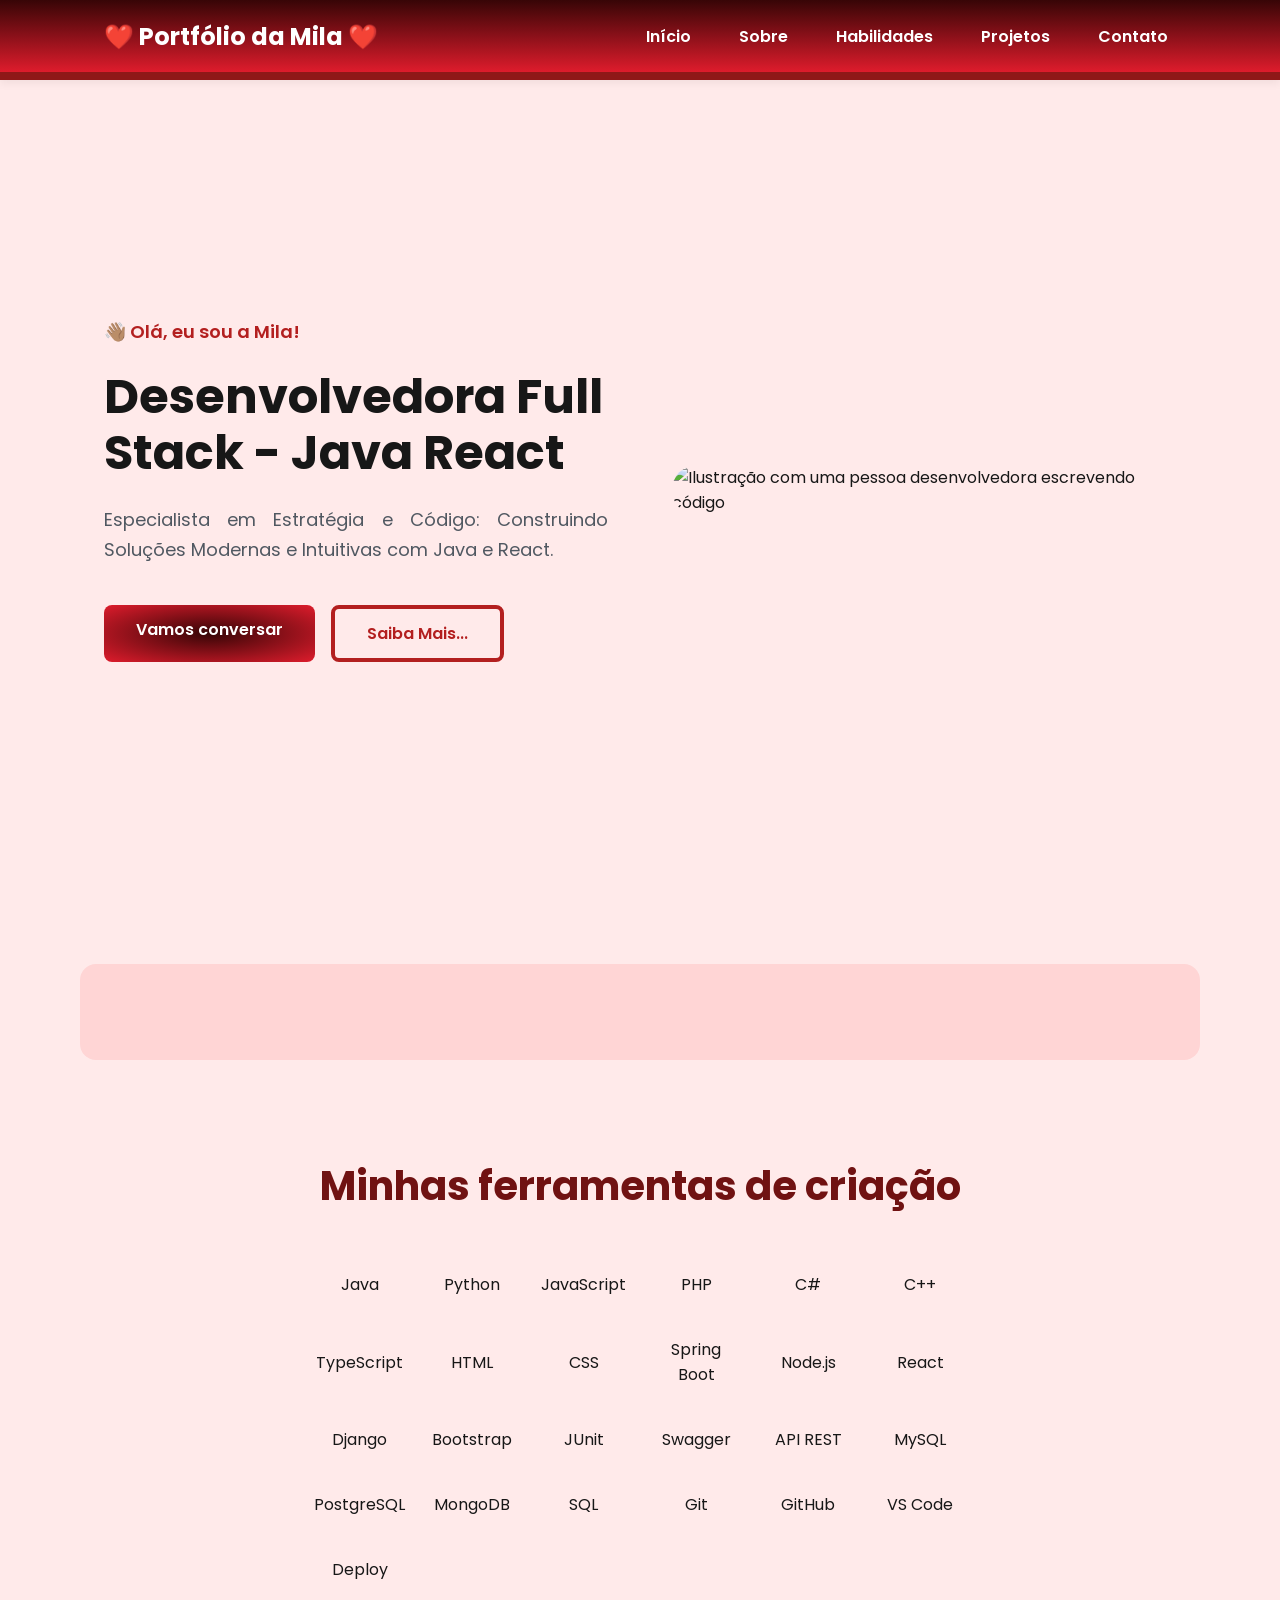
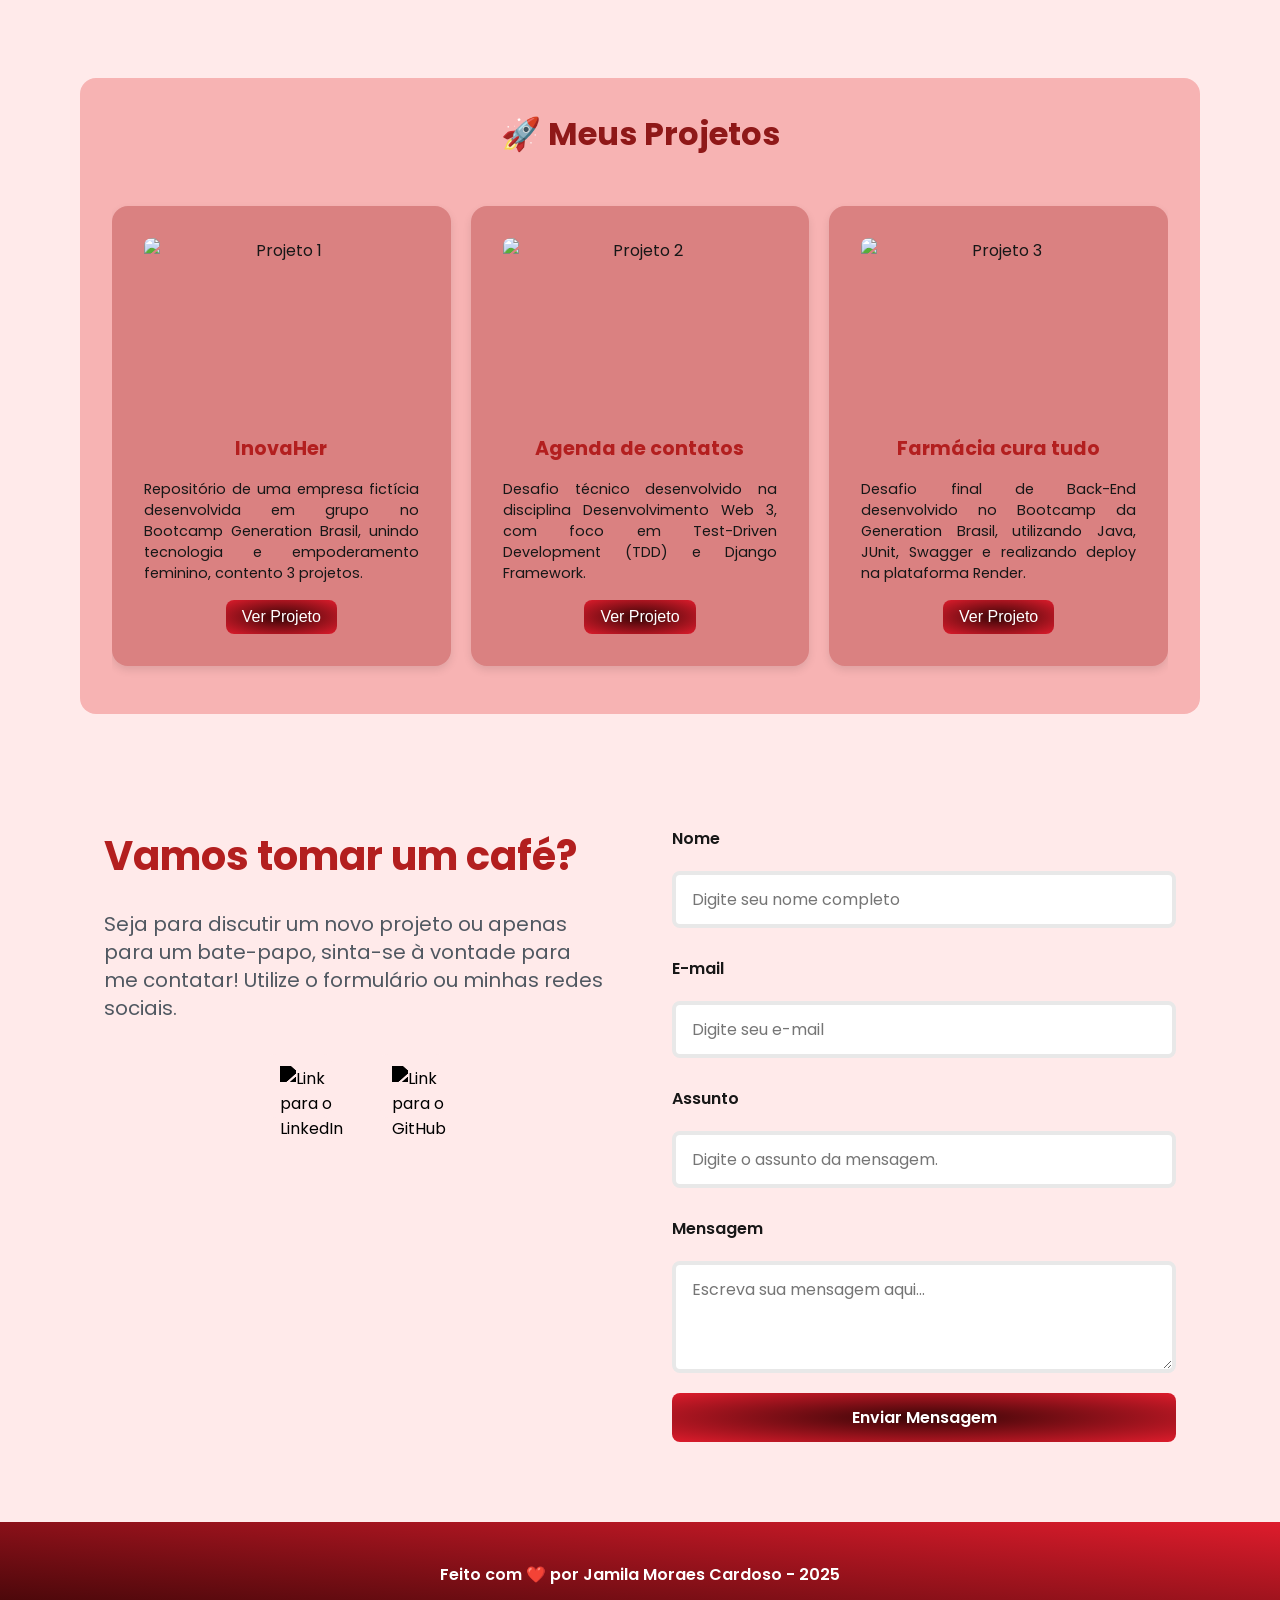
==== commit b4e6d74d: ":bug: Corrigindo o README" ====
--- a/index.html
+++ b/index.html
@@ -44,7 +44,7 @@
     <header class="flex menu_container">
         <article class="menu_content">
             <div id="titulo">
-                <a href="#">❤️  Portfólio da Mila ❤️ </a>
+                <a href="#">❤️ Portfólio da Mila ❤️ </a>
             </div>
             <nav>
                 <ul class="flex menu_list">
@@ -208,7 +208,8 @@
                         <img src="https://ik.imagekit.io/u0isfvxls/portf%C3%B3lio/ChatGPT%20Image%2010%20de%20nov.%20de%202025,%2004_40_12.png?updatedAt=1762760457120"
                             alt="Projeto 3">
                         <h3>Farmácia cura tudo</h3>
-                        <p>Desafio final de Back-End desenvolvido no Bootcamp da Generation Brasil, utilizando Java, JUnit, 
+                        <p>Desafio final de Back-End desenvolvido no Bootcamp da Generation Brasil, utilizando Java,
+                            JUnit,
                             Swagger e realizando deploy na plataforma Render.</p>
                         <a href="https://github.com/jmcardoso18/projeto_final_bloco_02" class="btn_projeto"
                             target="_blank">Ver Projeto</a>
@@ -225,9 +226,9 @@
 
         <section id="contact" class="contact_container">
             <article class="contact_info">
-                <h4>Vamos trabalhar juntos?</h4>
-                <p>Se você tem um projeto em mente ou apenas quer dizer olá, adoraria ouvir de você! Entre em contato
-                    comigo através do formulário abaixo ou pelas minhas redes sociais.</p>
+                <h4>Vamos tomar um café?</h4>
+                <p>Seja para discutir um novo projeto ou apenas para um bate-papo, sinta-se à vontade para me contatar!
+                    Utilize o formulário ou minhas redes sociais.</p>
                 <div class="social_container">
                     <a href="https://www.linkedin.com/in/jamila-m-c/" target="_blank" class="social_icon"><img
                             src="https://ik.imagekit.io/u0isfvxls/portf%C3%B3lio/linkedin.svg?updatedAt=1762702959572"
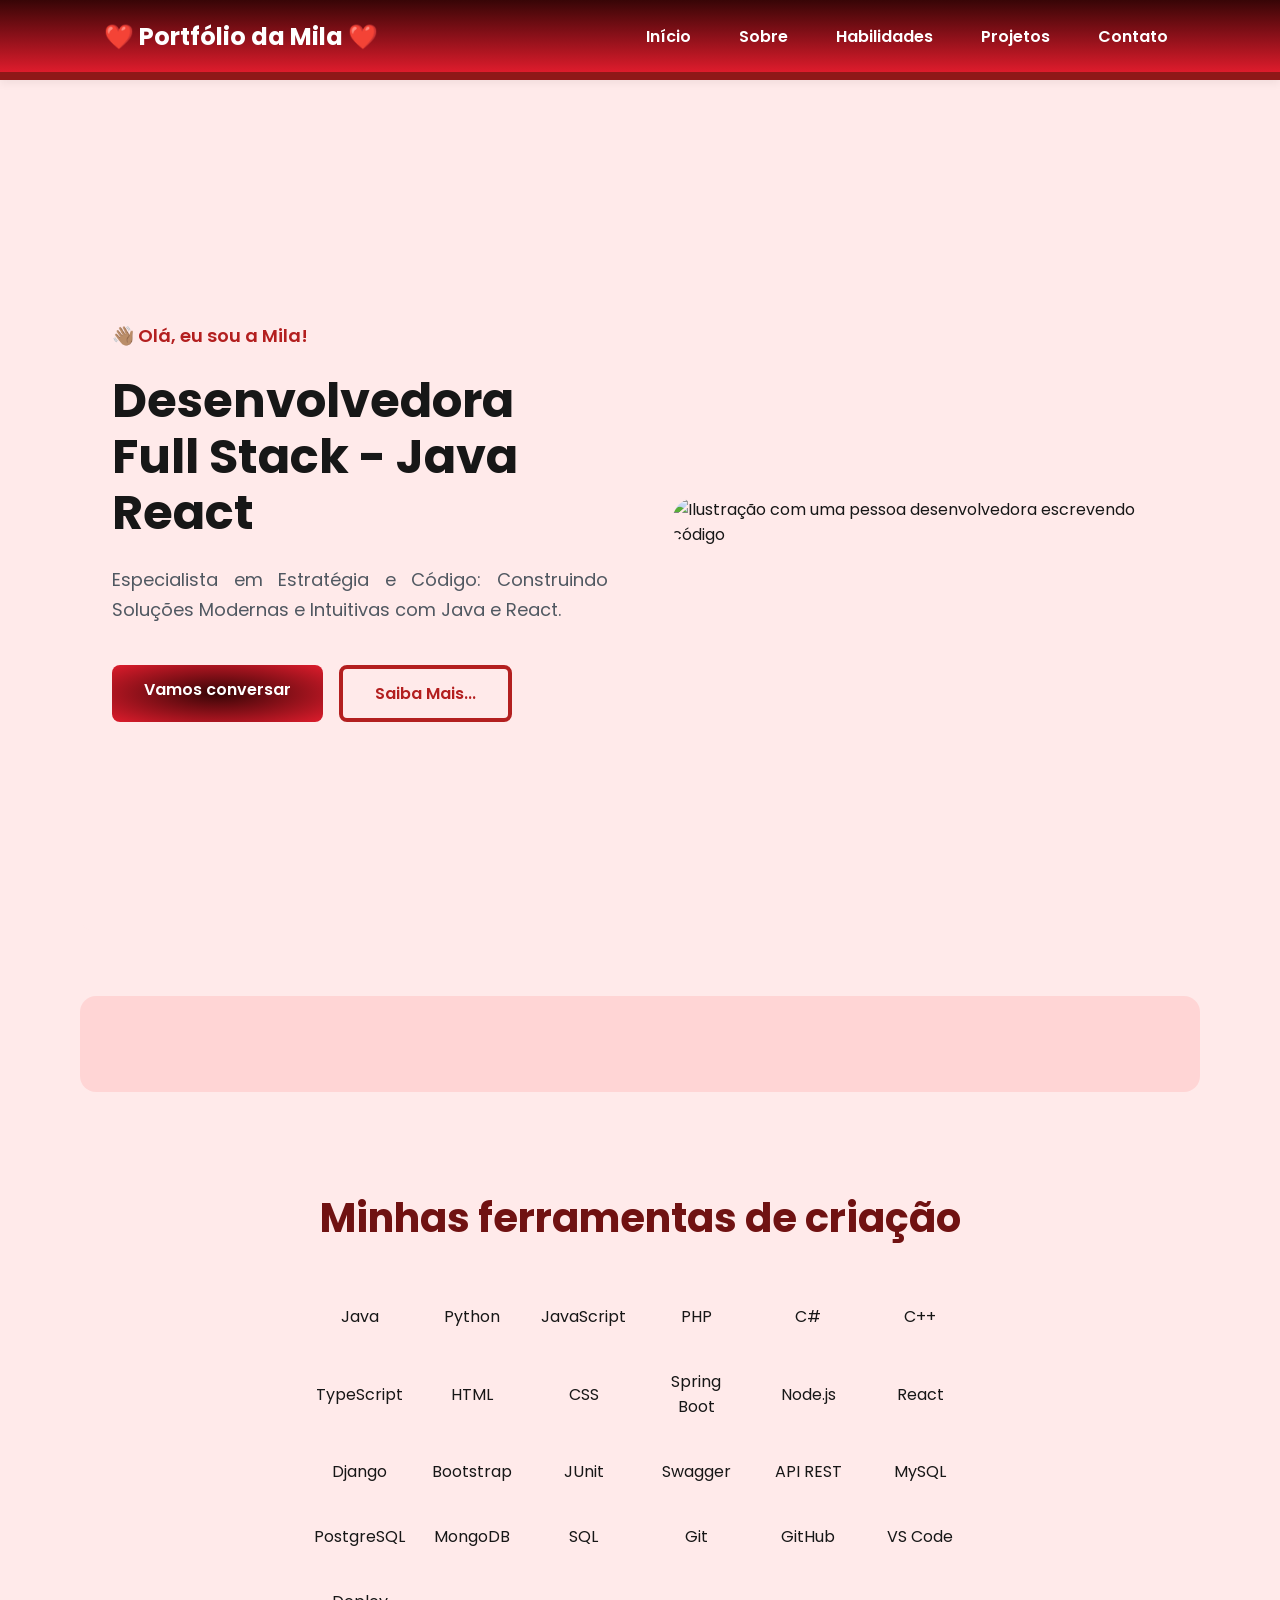
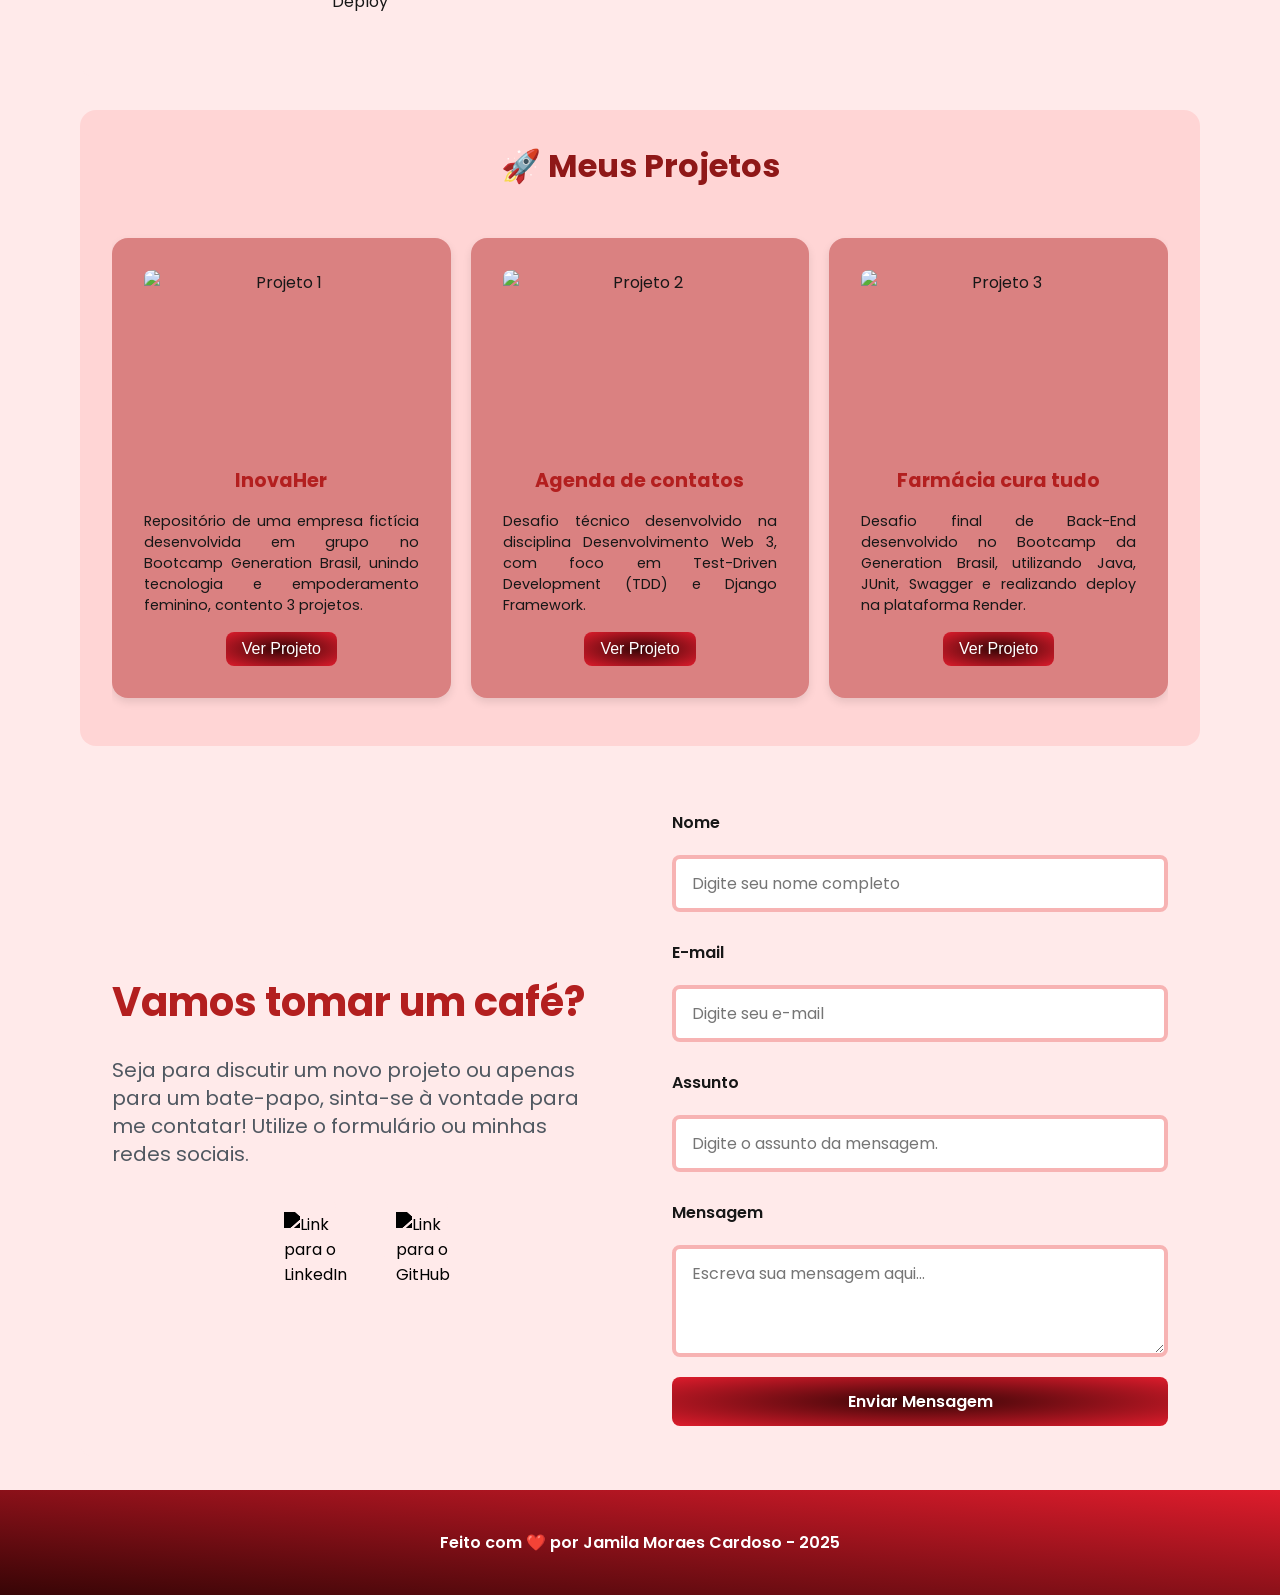
==== commit b461272c: ":sparkles: Implementando fundo animado e padronizando perfil" ====
--- a/index.html
+++ b/index.html
@@ -31,6 +31,7 @@
 
     <!-- Swiper.js -->
     <link rel="stylesheet" href="https://unpkg.com/swiper/swiper-bundle.min.css">
+
     <!-- Link para o arquivo CSS-->
     <link rel="stylesheet" href="./assets/css/style.css">
 
@@ -40,6 +41,8 @@
 
 <body>
 
+    <!-- O elemento onde o efeito vai ser aplicado -->
+    <div id="vanta-bg"></div>
     <!--Navbar - Menu-->
     <header class="flex menu_container">
         <article class="menu_content">
@@ -239,7 +242,7 @@
 
                 </div>
             </article>
-            <form action="https://formsubmit.co/6bff33af4c7f1b054efb441c1494fe16" method="POST" id="formulario">
+            <form action="https://formsubmit.co/jmc18.ads@gmail.com" method="POST" id="formulario">
                 <!-- Redirecionar para a página de sucesso após o envio do formulário -->
                 <input type="hidden" name="_next" value="https://jmcardoso18.github.io/Portfolio/sucess.html">
                 <input type="hidden" name="_captcha" value="false">
@@ -272,6 +275,31 @@
     </footer>
     <!-- Swiper e scripts -->
     <script src="https://unpkg.com/swiper/swiper-bundle.min.js"></script>
+    <!-- Incluindo as bibliotecas necessárias -->
+    <script src="https://unpkg.com/swiper/swiper-bundle.min.js"></script>
+    <script src="https://cdnjs.cloudflare.com/ajax/libs/three.js/r134/three.min.js"></script>
+    <script src="https://cdn.jsdelivr.net/npm/vanta@latest/dist/vanta.birds.min.js"></script>
+    <script>
+        VANTA.BIRDS({
+            el: "#vanta-bg",
+            mouseControls: true,
+            touchControls: true,
+            gyroControls: false,
+            minHeight: 200.00,
+            minWidth: 200.00,
+            scale: 1.00,
+            scaleMobile: 1.00,
+            backgroundColor: 0xfaced8,
+            colorMode: "variance",
+            birdSize: 4.00,
+            wingSpan: 40.00,
+            speedLimit: 10.00,
+            separation: 100.00,
+            alignment: 100.00,
+            cohesion: 100.00
+        })
+
+    </script>
     <!-- Link para o arquivo JavaScript-->
     <script src="./assets/js/scripts.js"></script>
 </body>
--- a/assets/css/style.css
+++ b/assets/css/style.css
@@ -11,7 +11,7 @@
 /* === VARIÁVEIS === */
 :root {
     /* Cores */
---red-50:  #ffeaea;
+    --red-50:  #ffeaea;
     --red-100: #ffd5d5;
     --red-200: #f7b3b3;
     --red-300: #f08686;
@@ -43,13 +43,37 @@
 }
  
 body{
+    /* Altura mínima de 100% da tela para o Vanta.js funcionar */
+    height: 100%; 
     display: flex;
     flex-direction: column;
     min-height: 100vh;
     background-color: var(--red-50);
-    color: var(--black-800)
-}
- 
+    color: var(--black-800);
+    /* **Correção Essencial:** Evita o scroll lateral e garante 100% de largura */
+    overflow-x: hidden;
+}
+
+/* === VANTA.JS BACKGROUND (FUNDO) === */
+#vanta-bg {
+    position: fixed; /* Fixa o fundo na viewport */
+    top: 0;
+    left: 0;
+    width: 100%;
+    height: 100%; /* Garante 100% da altura visível (viewport) */
+    z-index: -1; /* Coloca o fundo atrás de todo o conteúdo */
+}
+
+/* Garante que o conteúdo (Header, Main, Footer) fique por cima do Vanta */
+header, main, footer {
+    position: relative;
+    z-index: 1; /* Deve ter um z-index maior que -1 */
+}
+
+/* Continua com a regra main original */
+main{
+    flex: 1;
+}
 main{
     flex: 1;
 }
@@ -163,6 +187,12 @@
     background-color: var(--red-50);
     align-items: center;
     gap: 4rem;
+    margin: 2rem auto;
+    align-items: center;
+    justify-content: center;
+    border-radius: 1rem;
+    max-width: 1120px;
+    padding: 2rem;
 }
  
 .hero_content {
@@ -304,9 +334,10 @@
 .habilidades_container {
     margin: 2rem auto;
     display: flex;
+    flex-direction: column;
     align-items: center;
     justify-content: center;
-    gap: 4rem;
+    background-color: var(--red-50);
     border-radius: 1rem;
     max-width: 1120px;
     padding: 2rem;
@@ -402,7 +433,7 @@
     flex-direction: column;
     align-items: center;
     justify-content: center;
-    background-color: var(--red-200);
+    background-color: var(--red-100);
     border-radius: 1rem;
     max-width: 1120px;
     padding: 2rem;
@@ -518,6 +549,14 @@
     grid-template-columns: 1fr 1fr;
     margin: 4rem auto 2rem;
     gap: 4rem;
+    margin: 2rem auto;
+    flex-direction: column;
+    align-items: center;
+    justify-content: center;
+    background-color: var(--red-50);
+    border-radius: 1rem;
+    max-width: 1120px;
+    padding: 2rem;
 }
  
 .contact_info h4{
@@ -582,7 +621,7 @@
 textarea{
     width: 100%;
     padding: 0.75rem 1rem;
-    border: 0.25rem solid var(--gray-200);
+    border: 0.25rem solid var(--red-200);
     border-radius: 0.5rem;
     font-size: 1rem;
     background-color: var(--white);
@@ -609,14 +648,14 @@
  
 /* === SUCESS === */
 .sucess_container {
-    margin: 4rem auto;
+    margin: 2rem auto;
     width: fit-content;
     padding: 3rem 2rem;
     display: flex;
     justify-content: center;
     align-items: center;
-    gap: 4rem;
-    background-color: var(--gray-200);
+    gap: 2rem;
+    background-color: var(--red-100);
     border-radius: 1rem;
 }
 
@@ -923,4 +962,4 @@
         padding: 1.5rem 1rem;
         font-size: 0.75rem;
     }
-}+}
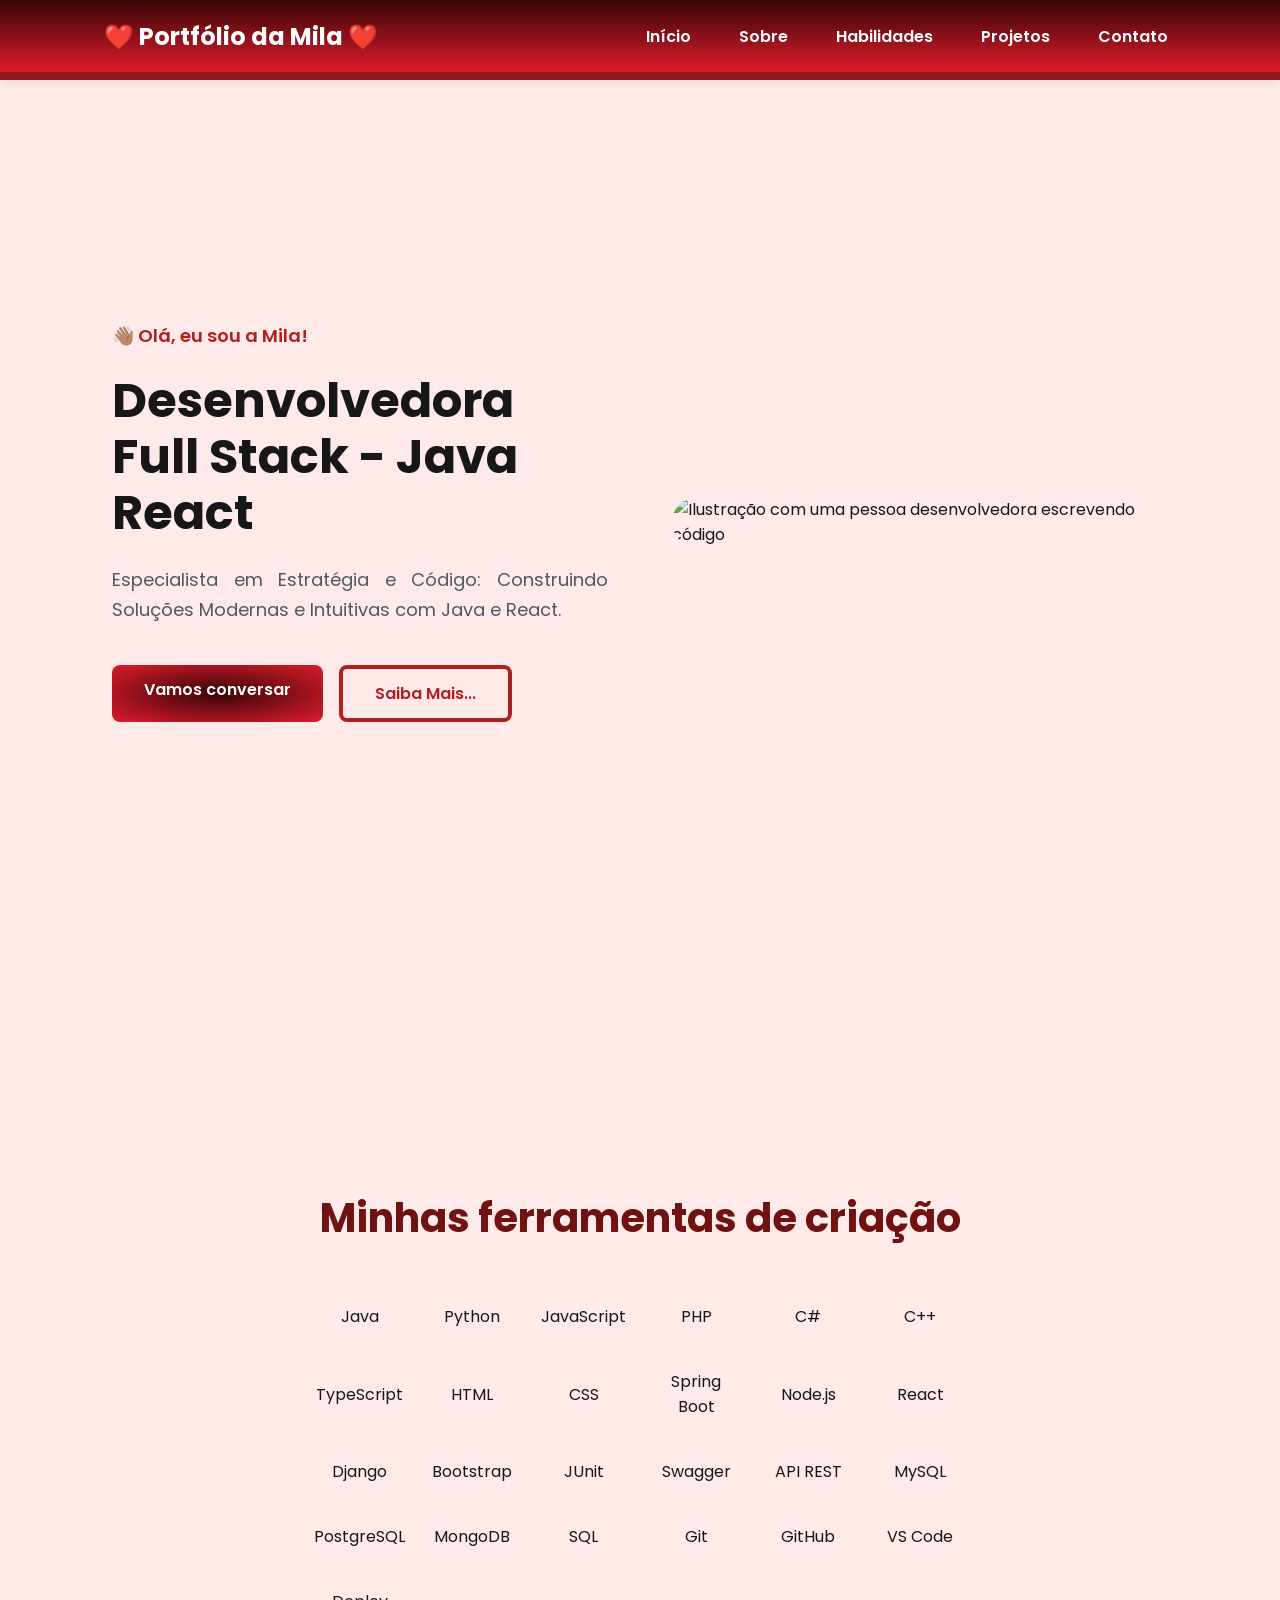
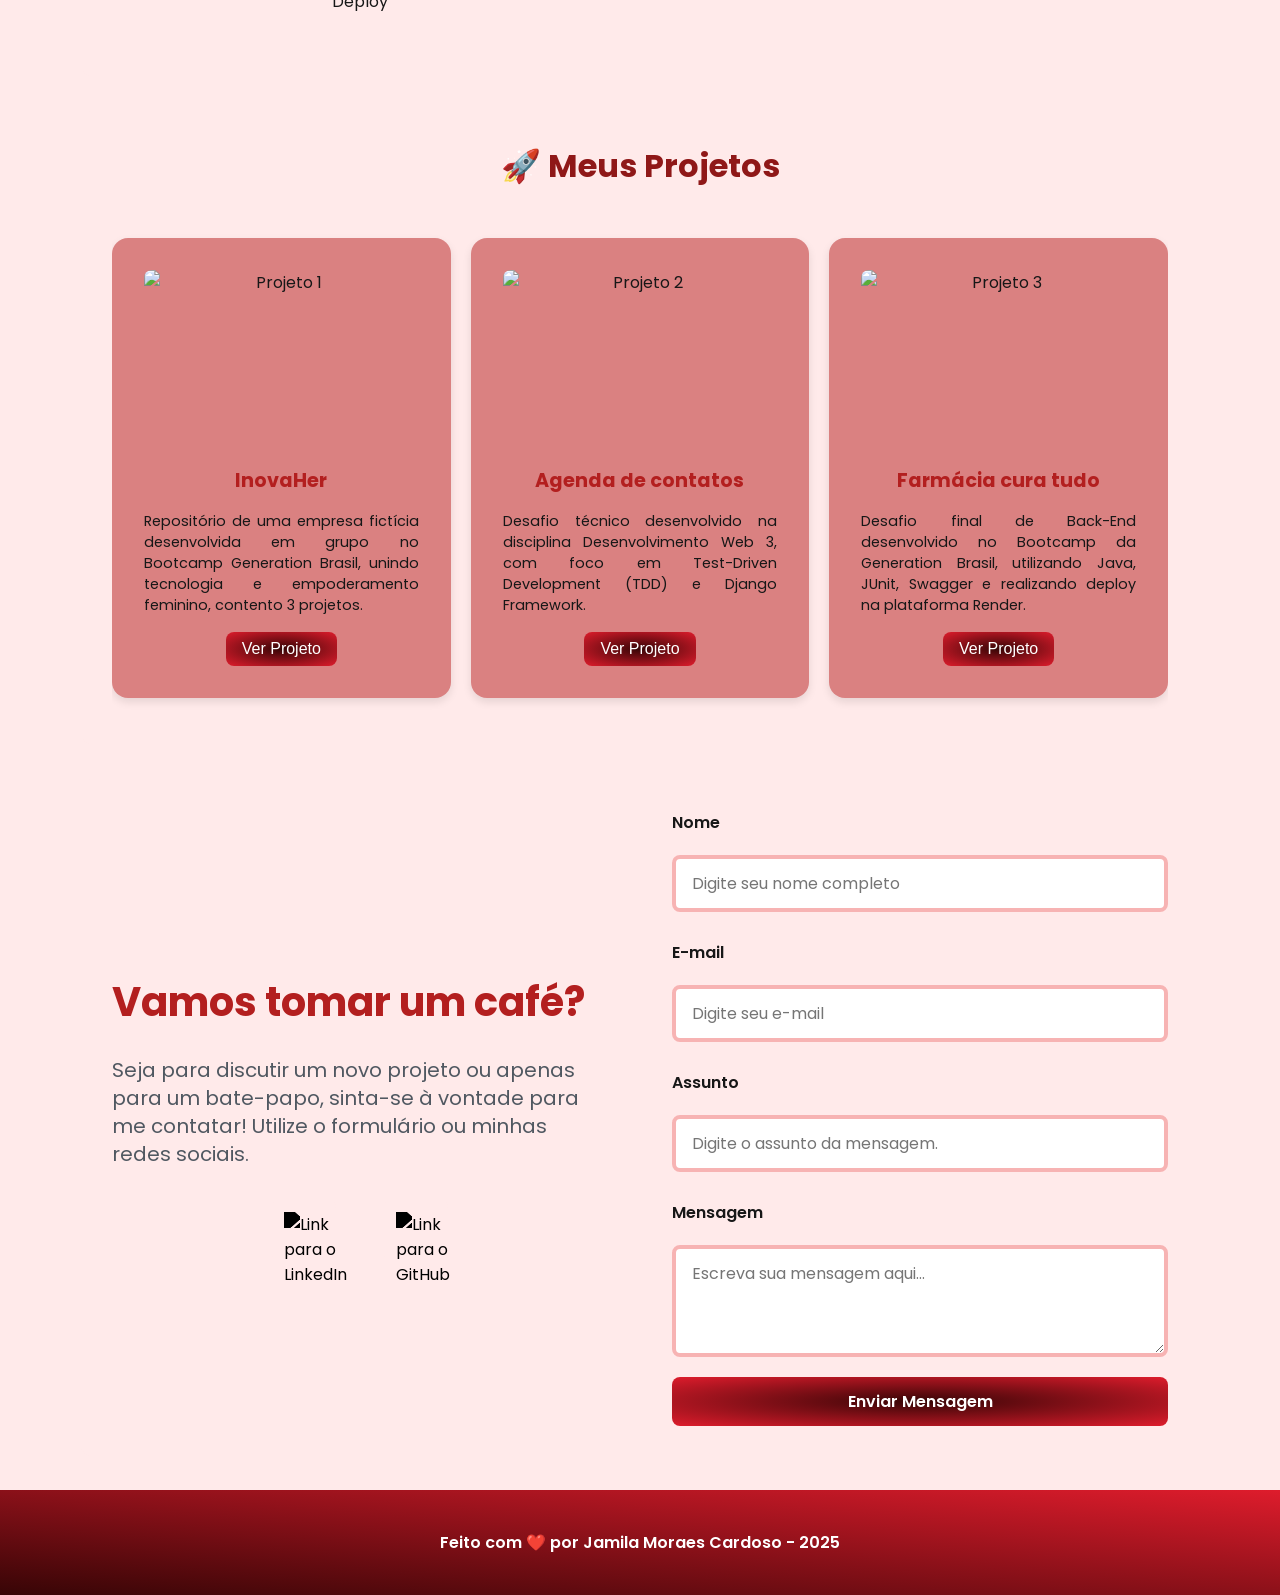
==== commit 3252c0d5: ":sparkles: Finalizando primeira versão" ====
--- a/index.html
+++ b/index.html
@@ -47,7 +47,7 @@
     <header class="flex menu_container">
         <article class="menu_content">
             <div id="titulo">
-                <a href="#">❤️ Portfólio da Mila ❤️ </a>
+                <a href="index.html">❤️ Portfólio da Mila ❤️ </a>
             </div>
             <nav>
                 <ul class="flex menu_list">
--- a/assets/css/style.css
+++ b/assets/css/style.css
@@ -265,7 +265,7 @@
     display: flex;
     align-items: center;
     gap: 4rem;
-    background-color: var(--red-100);
+    background-color: var(--red-50);
     border-radius: 1rem;
 }
  
@@ -433,7 +433,7 @@
     flex-direction: column;
     align-items: center;
     justify-content: center;
-    background-color: var(--red-100);
+    background-color: var(--red-50);
     border-radius: 1rem;
     max-width: 1120px;
     padding: 2rem;
@@ -655,7 +655,7 @@
     justify-content: center;
     align-items: center;
     gap: 2rem;
-    background-color: var(--red-100);
+    background-color: var(--red-50);
     border-radius: 1rem;
 }
 
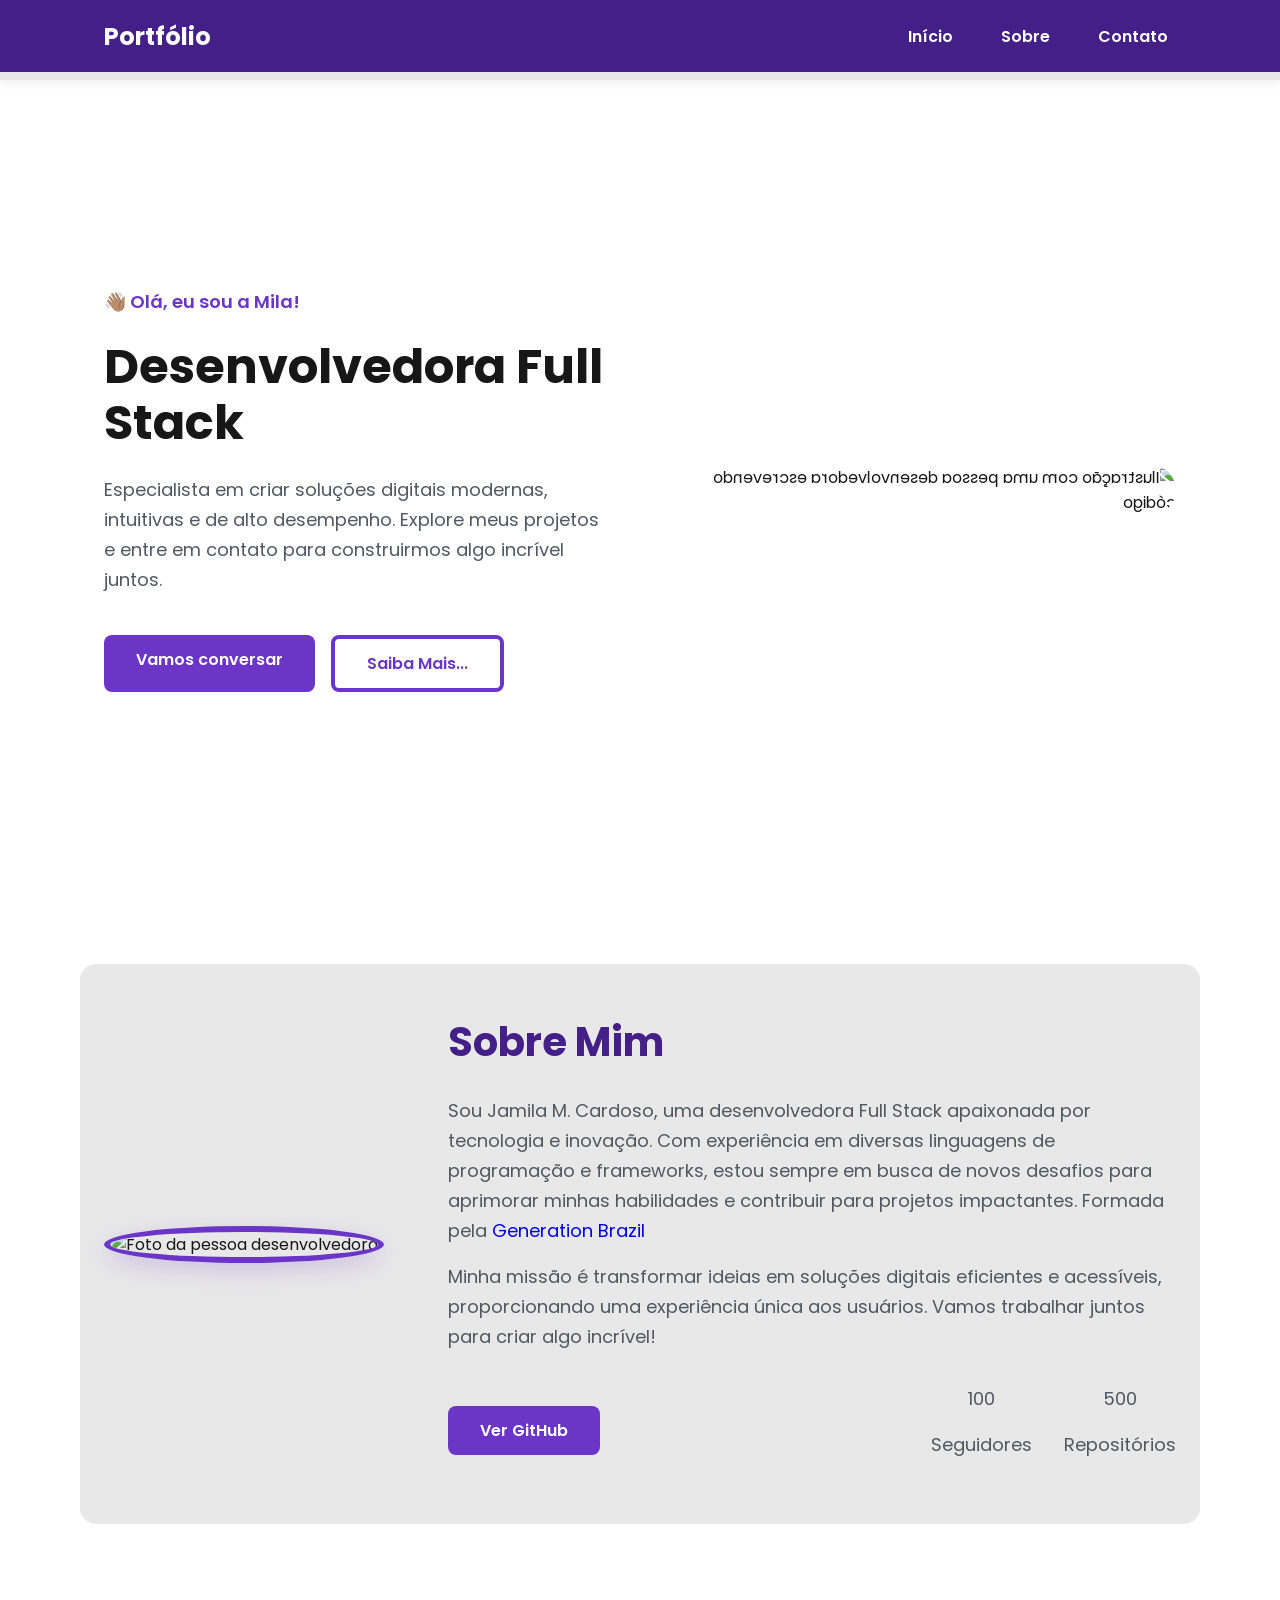
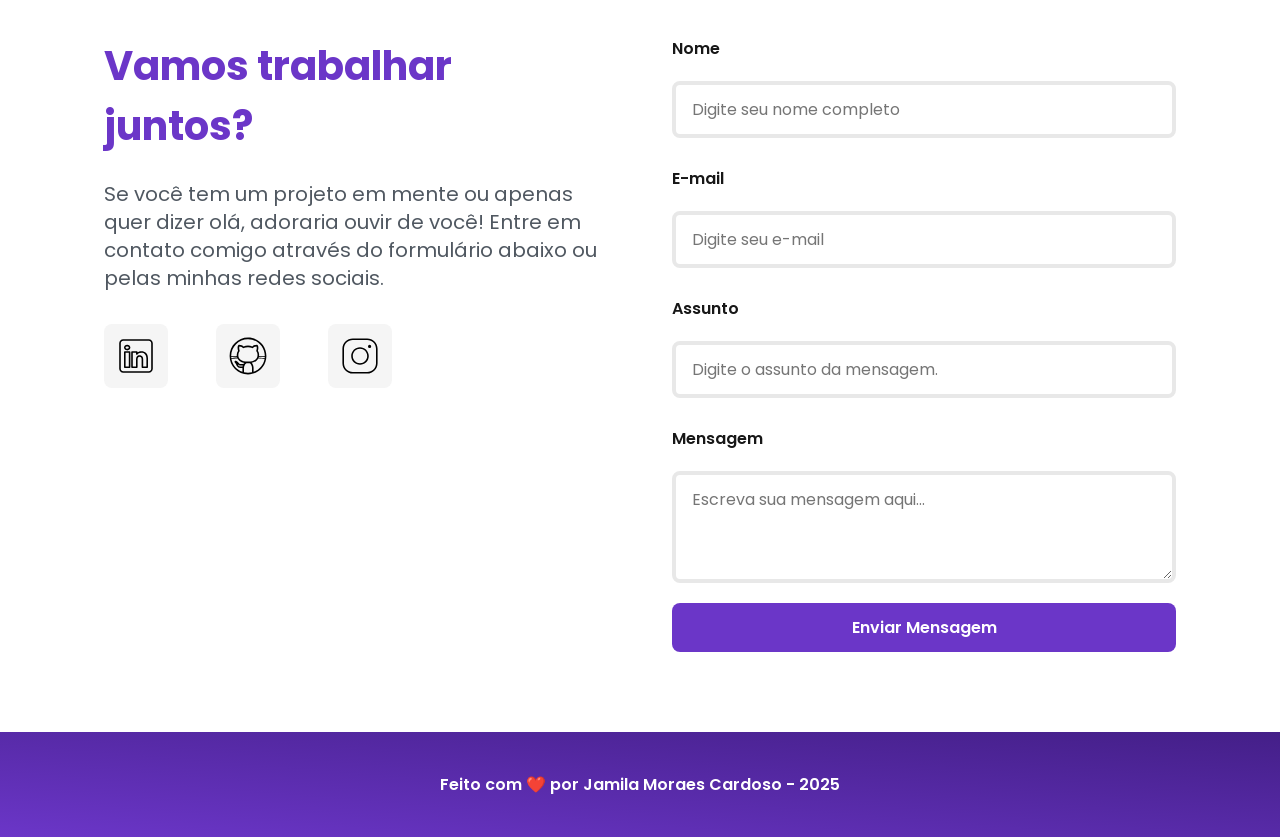
==== commit 495ff285: "Merge 90bf79df1581a18be23b8d7a2780ebc08915f22d into 0a9a13b541373bff275d13daf478c7f7edabda7e" ====
--- a/index.html
+++ b/index.html
@@ -4,11 +4,11 @@
 <head>
 
     <!-- Servidores de Fontes do Google -->
-    <link rel="preconnect" href="https://fonts.googleapis.com">
-    <link rel="preconnect" href="https://fonts.gstatic.com" crossorigin>
-
+<link rel="preconnect" href="https://fonts.googleapis.com">
+<link rel="preconnect" href="https://fonts.gstatic.com" crossorigin>
+ 
     <!-- Fonte do Google - Poppins -->
-    <link href="https://fonts.googleapis.com/css2?family=Poppins&display=swap" rel="stylesheet">
+<link href="https://fonts.googleapis.com/css2?family=Poppins&display=swap" rel="stylesheet">
 
     <meta charset="UTF-8">
     <meta name="viewport" content="width=device-width, initial-scale=1.0">
@@ -19,42 +19,26 @@
         content="Portfólio de Jamila M. Cardoso — Desenvolvedora Full Stack.Especialista em criar soluções digitais modernas, intuitivas e de alto desempenho. Explore meus projetos e entre em contato para construirmos algo incrível juntos.">
     <meta name="robots" content="index, follow">
 
-    <!-- Favicon -->
-    <link rel="icon" type="image/svg+xml"
-        href="https://ik.imagekit.io/u0isfvxls/portf%C3%B3lio/favicon.svg?updatedAt=1762763667006">
-
-    <!-- Devicon (ícones de linguagens e ferramentas) -->
-    <link rel="stylesheet" href="https://cdn.jsdelivr.net/gh/devicons/devicon@latest/devicon.min.css">
-
-    <!-- Font Awesome (ícones adicionais) -->
-    <script src="https://kit.fontawesome.com/a076d05399.js" crossorigin="anonymous"></script>
-
-    <!-- Swiper.js -->
-    <link rel="stylesheet" href="https://unpkg.com/swiper/swiper-bundle.min.css">
-
+    <!--1 Favicon-->
+    <link rel="icon" type="image/svg+xml" href="Portfolio/assets/img/favicon.svg">
     <!-- Link para o arquivo CSS-->
-    <link rel="stylesheet" href="./assets/css/style.css">
-
+     <link rel="stylesheet" href="./assets/css/style.css">
 
     <title>Portfólio da Mila</title>
 </head>
 
 <body>
 
-    <!-- O elemento onde o efeito vai ser aplicado -->
-    <div id="vanta-bg"></div>
     <!--Navbar - Menu-->
     <header class="flex menu_container">
         <article class="menu_content">
             <div id="titulo">
-                <a href="index.html">❤️ Portfólio da Mila ❤️ </a>
+                <a href="#">Portfólio</a>
             </div>
             <nav>
                 <ul class="flex menu_list">
                     <li><a href="#hero">Início</a></li>
                     <li><a href="#about">Sobre</a></li>
-                    <li><a href="#habilidades">Habilidades</a></li>
-                    <li><a href="#projetos">Projetos</a></li>
                     <li><a href="#contact">Contato</a></li>
                 </ul>
             </nav>
@@ -63,205 +47,82 @@
 
     <!--Área Principal do Site-->
     <main>
-        <!--Sessão hero-->
         <section id="hero" class="hero_container">
             <article class="hero_content">
                 <h4>👋🏽 Olá, eu sou a Mila!</h4>
-                <h1>Desenvolvedora Full Stack - Java React</h1>
-                <p>Especialista em Estratégia e Código: Construindo Soluções Modernas e Intuitivas com Java e React.
-                </p>
+                <h1>Desenvolvedora Full Stack</h1>
+                <p>Especialista em criar soluções digitais modernas, intuitivas e de alto desempenho. Explore meus
+                    projetos e entre em contato para construirmos algo incrível juntos.</p>
                 <div class="hero_buttons flex">
                     <a href="#contact" class="botao">Vamos conversar</a>
                     <a href="#about" class="botao-outline">Saiba Mais...</a>
             </article>
             <figure class="hero_image">
-                <img src="https://ik.imagekit.io/u0isfvxls/portf%C3%B3lio/Portf.png?updatedAt=1762812965492"
-                    alt="Ilustração com uma pessoa desenvolvedora escrevendo código" class="ilustracao float animation">
+                <img src="https://ik.imagekit.io/u0isfvxls/portf%C3%B3lio/dreamina-2025-11-05-6438-Reference%20image%201,%20transform%20into%20a%20cart....jpeg?updatedAt=1762367021486" alt="Ilustração com uma pessoa desenvolvedora escrevendo código"
+                    class="ilustracao float animation">
             </figure>
         </section>
 
-        <!--Sessão sobre-->
         <section id="about" class="about_container">
 
+            <figure class="about_image">
+                <img src="https://avatars.githubusercontent.com/u/12092301?s=400&u=37e0c9f77426b6056443385f7a4380e5086a323e&v=4" alt="Foto da pessoa desenvolvedora">
+            </figure>
 
-        </section>
+            <article class="about_content">
+                <h2>Sobre Mim</h2>
+                <p>Sou Jamila M. Cardoso, uma desenvolvedora Full Stack apaixonada por tecnologia e inovação. Com
+                    experiência em diversas linguagens de programação e frameworks, estou sempre em busca de novos
+                    desafios para aprimorar minhas habilidades e contribuir para projetos impactantes. Formada pela 
+                    <a href="https://brazil.generation.org/" target="_blank">Generation Brazil</a></p>
+                <p>Minha missão é transformar ideias em soluções digitais eficientes e acessíveis, proporcionando uma
+                    experiência única aos usuários. Vamos trabalhar juntos para criar algo incrível!</p>
 
-        <!--Sessão habilidades-->
-        <section id="habilidades" class="habilidades_container">
-            <article class="habilidades_content">
-                <h2>Minhas ferramentas de criação
-                </h2>
-                <div class="habilidades_list">
-                    <div class="icons_grid">
-                        <!-- Linguagens de Programação -->
-                        <div><i class="devicon-java-plain colored"></i>
-                            <p>Java</p>
-                        </div>
-                        <div><i class="devicon-python-plain colored"></i>
-                            <p>Python</p>
-                        </div>
-                        <div><i class="devicon-javascript-plain colored"></i>
-                            <p>JavaScript</p>
-                        </div>
-                        <div><i class="devicon-php-plain colored"></i>
-                            <p>PHP</p>
-                        </div>
-                        <div><i class="devicon-csharp-plain colored"></i>
-                            <p>C#</p>
-                        </div>
-                        <div><i class="devicon-cplusplus-plain colored"></i>
-                            <p>C++</p>
-                        </div>
-                        <div><i class="devicon-typescript-plain colored"></i>
-                            <p>TypeScript</p>
-                        </div>
-                        <div><i class="devicon-html5-plain colored"></i>
-                            <p>HTML</p>
-                        </div>
-                        <div><i class="devicon-css3-plain colored"></i>
-                            <p>CSS</p>
-                        </div>
-                        <!--Tecnologias e Frameworks-->
-                        <div><i class="devicon-spring-plain colored"></i>
-                            <p>Spring Boot</p>
-                        </div>
-                        <div><i class="devicon-nodejs-plain colored"></i>
-                            <p>Node.js</p>
-                        </div>
-                        <div><i class="devicon-react-original colored"></i>
-                            <p>React</p>
-                        </div>
-                        <div><i class="devicon-django-plain colored"></i>
-                            <p>Django</p>
-                        </div>
-                        <div><i class="devicon-bootstrap-plain colored"></i>
-                            <p>Bootstrap</p>
-                        </div>
-                        <div><i class="devicon-junit-plain colored"></i>
-                            <p>JUnit</p>
-                        </div>
-                        <div><i class="devicon-swagger-plain colored"></i>
-                            <p>Swagger</p>
-                        </div>
-                        <div><i class="devicon-express-original colored"></i>
-                            <p>API REST</p>
-                        </div>
-                        <!-- Banco de Dados -->
-
-                        <div><i class="devicon-mysql-plain colored"></i>
-                            <p>MySQL</p>
-                        </div>
-                        <div><i class="devicon-postgresql-plain colored"></i>
-                            <p>PostgreSQL</p>
-                        </div>
-                        <div><i class="devicon-mongodb-plain colored"></i>
-                            <p>MongoDB</p>
-                        </div>
-                        <div><i class="devicon-sqldeveloper-plain colored"></i>
-                            <p>SQL</p>
-                        </div>
-
-                        <!-- Ferramentas e Plataformas -->
-
-                        <div><i class="devicon-git-plain colored"></i>
-                            <p>Git</p>
-                        </div>
-                        <div><i class="devicon-github-original colored"></i>
-                            <p>GitHub</p>
-                        </div>
-                        <div><i class="devicon-vscode-plain colored"></i>
-                            <p>VS Code</p>
-                        </div>
-                        <div><i class="devicon-docker-plain colored"></i>
-                            <p>Deploy</p>
-                        </div>
+                <div class="about_stats">
+                    <a href="https://github.com/jmcardoso18" target="_blank" class="botao">Ver GitHub</a>
+                    <div class="stat-item">
+                        <p class="stat-numer">100</p>
+                        <p class="stat-label">Seguidores</p>
+                    </div>
+                    <div class="stat-item">
+                        <p class="stat-numer">500</p>
+                        <p class="stat-label">Repositórios</p>
                     </div>
                 </div>
             </article>
         </section>
-        <!-- === PROJETOS === -->
-        <section class="projetos_container" id="projetos">
-            <h2 class="projetos_titulo">🚀 Meus Projetos</h2>
-
-            <div class="swiper projetos_carrossel">
-                <div class="swiper-wrapper">
-                    <!-- Card 1 -->
-                    <div class="swiper-slide projeto_card">
-                        <img src="https://ik.imagekit.io/u0isfvxls/InovaHer/238466661.png?updatedAt=1761662985923"
-                            alt="Projeto 1">
-                        <h3>InovaHer</h3>
-                        <p>Repositório de uma empresa fictícia desenvolvida em grupo no Bootcamp Generation Brasil,
-                            unindo tecnologia e empoderamento feminino, contento 3 projetos.</p>
-                        <a href="https://github.com/InovaHer" class="btn_projeto" target="_blank">Ver Projeto</a>
-                    </div>
-
-                    <!-- Card 2 -->
-                    <div class="swiper-slide projeto_card">
-                        <img src="https://ik.imagekit.io/u0isfvxls/portf%C3%B3lio/ChatGPT%20Image%2010%20de%20nov.%20de%202025,%2004_37_58.png?updatedAt=1762760456798"
-                            alt="Projeto 2">
-                        <h3>Agenda de contatos</h3>
-                        <p>Desafio técnico desenvolvido na disciplina Desenvolvimento Web 3, com foco em Test-Driven
-                            Development (TDD) e Django Framework. </p>
-                        <a href="https://github.com/jmcardoso18/Pratica_TDD_4" class="btn_projeto" target="_blank">Ver
-                            Projeto</a>
-                    </div>
-
-                    <!-- Card 3 -->
-                    <div class="swiper-slide projeto_card">
-                        <img src="https://ik.imagekit.io/u0isfvxls/portf%C3%B3lio/ChatGPT%20Image%2010%20de%20nov.%20de%202025,%2004_40_12.png?updatedAt=1762760457120"
-                            alt="Projeto 3">
-                        <h3>Farmácia cura tudo</h3>
-                        <p>Desafio final de Back-End desenvolvido no Bootcamp da Generation Brasil, utilizando Java,
-                            JUnit,
-                            Swagger e realizando deploy na plataforma Render.</p>
-                        <a href="https://github.com/jmcardoso18/projeto_final_bloco_02" class="btn_projeto"
-                            target="_blank">Ver Projeto</a>
-                    </div>
-                </div>
-
-                <!-- Botões e paginação -->
-                <div class="swiper-button-prev"></div>
-                <div class="swiper-button-next"></div>
-                <div class="swiper-pagination"></div>
-            </div>
-        </section>
-
 
         <section id="contact" class="contact_container">
             <article class="contact_info">
-                <h4>Vamos tomar um café?</h4>
-                <p>Seja para discutir um novo projeto ou apenas para um bate-papo, sinta-se à vontade para me contatar!
-                    Utilize o formulário ou minhas redes sociais.</p>
+                <h4>Vamos trabalhar juntos?</h4>
+                <p>Se você tem um projeto em mente ou apenas quer dizer olá, adoraria ouvir de você! Entre em contato
+                    comigo através do formulário abaixo ou pelas minhas redes sociais.</p>
                 <div class="social_container">
-                    <a href="https://www.linkedin.com/in/jamila-m-c/" target="_blank" class="social_icon"><img
-                            src="https://ik.imagekit.io/u0isfvxls/portf%C3%B3lio/linkedin.svg?updatedAt=1762702959572"
+                    <a href="https://www.linkedin.com/in/jamila-m-c/" target="_blank" class="social_icon"><img src="/assets/img/linkedin.svg"
                             alt="Link para o LinkedIn"></a>
-                    <a href="https://github.com/jmcardoso18" target="_blank" class="social_icon"><img
-                            src="https://ik.imagekit.io/u0isfvxls/portf%C3%B3lio/github.svg?updatedAt=1762702959515"
+                    <a href="https://github.com/jmcardoso18" target="_blank" class="social_icon"><img src="/assets/img/github.svg"
                             alt="Link para o GitHub"></a>
-
+                    <a href="https://www.instagram.com/jamilamc1810/" target="_blank" class="social_icon"><img src="/assets/img/instagram.svg"
+                            alt="Link para o Instagram"></a>
                 </div>
             </article>
-            <form action="https://formsubmit.co/jmc18.ads@gmail.com" method="POST" id="formulario">
-                <!-- Redirecionar para a página de sucesso após o envio do formulário -->
-                <input type="hidden" name="_next" value="https://jmcardoso18.github.io/Portfolio/sucess.html">
-                <input type="hidden" name="_captcha" value="false">
+
+            <form id="formulario">
                 <label for="nome">Nome</label>
                 <input id="nome" name="nome" type="text" placeholder="Digite seu nome completo">
                 <span id="txtNome"></span>
 
                 <label for="email">E-mail</label>
                 <input id="email" name="email" type="text" placeholder="Digite seu e-mail">
-                <span id="txtEmail"></span>
+                <span id="txtemail"></span>
 
                 <label for="assunto">Assunto</label>
-                <input id="assunto" name="assunto" type="text"
-                    placeholder="Digite o assunto da mensagem."><!--Verificar o que required faz-->
+                <input id="assunto" name="assunto" type="text" placeholder="Digite o assunto da mensagem."><!--Verificar o que required faz-->
                 <span id="txtAssunto"></span>
 
                 <label for="mensagem">Mensagem</label>
                 <textarea id="mensagem" name="mensagem" placeholder="Escreva sua mensagem aqui..."></textarea>
-
+                
                 <button class="botao" type="submit">Enviar Mensagem</button>
 
             </form>
@@ -271,37 +132,7 @@
 
     <!--Rodapé-->
     <footer>
-        Feito com ❤️ por Jamila Moraes Cardoso - 2025
+        Feito com ❤️ por Jamila Moraes Cardoso - 2025 
     </footer>
-    <!-- Swiper e scripts -->
-    <script src="https://unpkg.com/swiper/swiper-bundle.min.js"></script>
-    <!-- Incluindo as bibliotecas necessárias -->
-    <script src="https://unpkg.com/swiper/swiper-bundle.min.js"></script>
-    <script src="https://cdnjs.cloudflare.com/ajax/libs/three.js/r134/three.min.js"></script>
-    <script src="https://cdn.jsdelivr.net/npm/vanta@latest/dist/vanta.birds.min.js"></script>
-    <script>
-        VANTA.BIRDS({
-            el: "#vanta-bg",
-            mouseControls: true,
-            touchControls: true,
-            gyroControls: false,
-            minHeight: 200.00,
-            minWidth: 200.00,
-            scale: 1.00,
-            scaleMobile: 1.00,
-            backgroundColor: 0xfaced8,
-            colorMode: "variance",
-            birdSize: 4.00,
-            wingSpan: 40.00,
-            speedLimit: 10.00,
-            separation: 100.00,
-            alignment: 100.00,
-            cohesion: 100.00
-        })
-
-    </script>
-    <!-- Link para o arquivo JavaScript-->
-    <script src="./assets/js/scripts.js"></script>
 </body>
-
 </html>
--- a/assets/css/style.css
+++ b/assets/css/style.css
@@ -11,31 +11,30 @@
 /* === VARIÁVEIS === */
 :root {
     /* Cores */
-    --red-50:  #ffeaea;
-    --red-100: #ffd5d5;
-    --red-200: #f7b3b3;
-    --red-300: #f08686;
-    --red-400: #e95c5c;
-    --red-500: #d62828;
-    --red-600: #b31f1f;
-    --red-700: #8f1818;
-    --red-800: #701212;
-    --red-900: #4b0a0a;
-
+    --purple-50:  #f4eaff;
+    --purple-100: #e9dcfa;
+    --purple-200: #cdb3f0;
+    --purple-300: #b186e5;
+    --purple-400: #9460db;
+    --purple-500: #6b36c8;
+    --purple-600: #5b2ca0;
+    --purple-700: #4c2177;
+    --purple-800: #441f88;
+    --purple-900: #2a0e4d;
     --gray-100: #f5f5f5;
     --gray-200: #e8e8e8;
     --gray-400: #505861;
     --black-800: #171717;
     --white: #ffffff;
     --error: #e63946;
-
+ 
     /* Sombras */
     --shadow-sm: 0 0.25rem 0.5rem #0000000D;
-    --shadow-md: 0 0.25rem 0.75rem #d628284d;
-    --shadow-lg: 0 0.5rem 1.5rem #d6282833;
-    --shadow-focus: 0 0 0 0.25rem #d628281a;
-}
-
+    --shadow-md: 0 0.25rem 0.75rem #6B36C84D;
+    --shadow-lg: 0 0.5rem 1.5rem #6B36C833;
+    --shadow-focus: 0 0 0 0.25rem #6B36C81A;
+}
+ 
 /* Estilos Globais */
  
 html{
@@ -43,37 +42,13 @@
 }
  
 body{
-    /* Altura mínima de 100% da tela para o Vanta.js funcionar */
-    height: 100%; 
     display: flex;
     flex-direction: column;
     min-height: 100vh;
-    background-color: var(--red-50);
-    color: var(--black-800);
-    /* **Correção Essencial:** Evita o scroll lateral e garante 100% de largura */
-    overflow-x: hidden;
-}
-
-/* === VANTA.JS BACKGROUND (FUNDO) === */
-#vanta-bg {
-    position: fixed; /* Fixa o fundo na viewport */
-    top: 0;
-    left: 0;
-    width: 100%;
-    height: 100%; /* Garante 100% da altura visível (viewport) */
-    z-index: -1; /* Coloca o fundo atrás de todo o conteúdo */
-}
-
-/* Garante que o conteúdo (Header, Main, Footer) fique por cima do Vanta */
-header, main, footer {
-    position: relative;
-    z-index: 1; /* Deve ter um z-index maior que -1 */
-}
-
-/* Continua com a regra main original */
-main{
-    flex: 1;
-}
+    background-color: var(--white);
+    color: var(--black-800)
+}
+ 
 main{
     flex: 1;
 }
@@ -98,24 +73,23 @@
 .botao{
     border: none;
     color: var(--white);
-    background: radial-gradient( rgb(55, 5, 6),rgb(222, 28, 44));
+    background-color: var(--purple-500);
 }
  
 .botao:hover {
-    background-color: var(--red-800);
+    background-color: var(--purple-800);
     box-shadow: var(--shadow-md);
     transform: translateY(-0.25rem);
 }
  
 .botao-outline{
-    
-    border: 0.25rem solid var(--red-600);
-    color: var(--red-600);
+    border: 0.25rem solid var(--purple-500);
+    color: var(--purple-500);
     background-color: transparent;
 }
  
 .botao-outline:hover {
-    background: radial-gradient(rgb(222, 28, 44), rgb(55, 5, 6));
+    background-color: var(--purple-500);
     color: var(--white);
     box-shadow: var(--shadow-md);
     transform: translateY(-0.25rem);
@@ -128,8 +102,8 @@
     top: 0;
     width: 100%;
     height: 5rem;
-    background: linear-gradient( rgb(55, 5, 6),rgb(222, 28, 44));
-    border-bottom: 0.5rem solid var(--red-700);
+    background-color: var(--purple-800);
+    border-bottom: 0.5rem solid var(--gray-200);
     box-shadow: var(--shadow-sm);
     z-index: 1000;
 }
@@ -151,7 +125,7 @@
 }
  
 .menu_container a:hover{
-    color: var(--red-200);
+    color: var(--purple-200);
 }
  
 #titulo a{
@@ -184,15 +158,8 @@
 .hero_container {
     min-height: calc(100vh - 5rem);
     display: flex;
-    background-color: var(--red-50);
     align-items: center;
     gap: 4rem;
-    margin: 2rem auto;
-    align-items: center;
-    justify-content: center;
-    border-radius: 1rem;
-    max-width: 1120px;
-    padding: 2rem;
 }
  
 .hero_content {
@@ -205,7 +172,7 @@
 .hero_content h4 {
     font-size: 1.125rem;
     font-weight: 600;
-    color: var(--red-600);
+    color: var(--purple-500);
 }
  
 .hero_content h1 {
@@ -218,7 +185,6 @@
 .hero_content p {
     font-size: 1.125rem;
     line-height: 1.875rem;
-    text-align: justify;
     color: var(--gray-400);
 }
  
@@ -233,6 +199,7 @@
     display: flex;
     justify-content: center;
     align-items: center;
+    transform: scaleX(-1);
 }
  
 .ilustracao {
@@ -265,7 +232,7 @@
     display: flex;
     align-items: center;
     gap: 4rem;
-    background-color: var(--red-50);
+    background-color: var(--gray-200);
     border-radius: 1rem;
 }
  
@@ -275,7 +242,7 @@
  
 .about_image img {
     width: 100%;
-    border: 0.375rem solid var(--red-600);
+    border: 0.375rem solid var(--purple-500);
     border-radius: 50%;
     box-shadow: var(--shadow-lg);
 }
@@ -284,7 +251,7 @@
     font-size: 2.5rem;
     font-weight: 700;
     margin-bottom: 1.5rem;
-    color: var(--red-800);
+    color: var(--purple-800);
 }
  
 .about_content p {
@@ -299,7 +266,7 @@
     gap: 2rem;
     margin-top: 2rem;
     align-items: center;
-   color: var(--red-800);
+   color: var(--purple-800);
 }
  
 .about_stats .botao {
@@ -315,255 +282,34 @@
     flex-direction: row;
     gap: 2rem;
     margin-top: 2rem;
-    color: var(--red-600);
 }
  
 .stats-wrapper .stat-number {
     font-size: 1.5rem;
     font-weight: 700;
-    color: var(--red-600);
+    color: var(--purple-500);
     margin-bottom: 0;
 }
  
 .stats-wrapper .stat-label {
     font-size: 0.875rem;
-    color: var(--red-600);
+    color: var(--gray-400);
     margin-bottom: 0;
 }
-/* === HABILIDADES === */
-.habilidades_container {
-    margin: 2rem auto;
-    display: flex;
-    flex-direction: column;
-    align-items: center;
-    justify-content: center;
-    background-color: var(--red-50);
-    border-radius: 1rem;
-    max-width: 1120px;
-    padding: 2rem;
-}
-/* Título principal */
-.habilidades_content h2 {
-    font-size: 2.5rem;
-    font-weight: 700;
-    color: var(--red-800);
-    text-align: center;
-    margin-bottom: 2rem;
-}
-
-/* Subtítulos de seções (ex: Front-end, Back-end, etc.) */
-.habilidades_list h3 {
-    font-size: 1.4rem;
-    font-weight: 600;
-    color: var(--red-700);
-    text-align: center;
-    margin: 1.5rem 0 1rem;
-    border-left: 4px solid var(--red-600);
-    padding-left: 0.5rem;
-}
-
-/* === GRID DE ÍCONES === */
-.icons_grid{
-    display: grid;
-    grid-template-columns: repeat(auto-fit, minmax(80px, 1fr));
-    gap: 2rem;
-    justify-items: center;
-    padding: 1rem 0 2rem;
-}
-
-/* Centralização dos ícones e textos */
-.icons_grid div {
-    display: flex;
-    flex-direction: column;   
-    align-items: center;      
-    justify-content: center;  
-    text-align: center;       
-    gap: 0.5rem;              
-}
-
-/* Ícones padrão */
-.icons_grid i {
-    font-size: 3rem;
-    color: var(--gray-500);
-    transition: transform 0.3s ease, filter 0.3s ease, color 0.3s ease;
-    cursor: pointer;
-}
-
-/* Ícones coloridos com leve sombra */
-.icons_grid i.colored {
-    filter: drop-shadow(0 2px 4px rgba(0, 0, 0, 0.1));
-}
-
-/* Hover com destaque em vermelho */
-.icons_grid i:hover {
-    transform: scale(1.2);
-    color: var(--red-600);
-    filter: brightness(1.2);
-}
-
-/* Seções de estatísticas ou pequenos textos descritivos */
-.habilidades_stats {
-    display: flex;
-    justify-content: center;
-    flex-wrap: wrap;
-    gap: 2rem;
-    margin-top: 2rem;
-    color: var(--red-800);
-}
-
-.habilidade_item {
-    text-align: center;
-}
-
-.habilidade_item .stat-number {
-    font-size: 1.5rem;
-    font-weight: 700;
-    color: var(--red-600);
-}
-
-.habilidade_item .stat-label {
-    font-size: 0.875rem;
-    color: var(--gray-400);
-}
-
-/* === SEÇÃO DE PROJETOS === */
-.projetos_container {
-    margin: 2rem auto;
-    display: flex;
-    flex-direction: column;
-    align-items: center;
-    justify-content: center;
-    background-color: var(--red-50);
-    border-radius: 1rem;
-    max-width: 1120px;
-    padding: 2rem;
-}
-
-.projetos_titulo {
-  font-size: 2rem;
-  font-weight: 700;
-  color: var(--red-700);
-  margin-bottom: 2rem;
-  text-align: center;
-}
-
-.swiper-slide:hover {
-    transform: translateY(-5px);
-    transition: transform 0.3s ease;
-}
-/* Swiper */
-.projetos_carrossel {
-  width: 90%;
-  margin: 0 auto;
-  padding: 1rem 0;
-  overflow: hidden;
-   width: 100%;
-  box-sizing: border-box;
-}
-
-.projeto_card {
-  background: #da8181 !important; /* Vermelho padrão */
-  border-radius: 1rem;
-  box-shadow: 0 4px 10px rgba(0, 0, 0, 0.15);
-  padding: 1.5rem;
-  display: flex;
-  flex-direction: column;
-  justify-content: flex-start; 
-  align-items: center;
-  min-height: 420px; 
-  transition: transform 0.3s ease, box-shadow 0.3s ease;
-
-}
-
-.projeto_card:hover {
-  transform: translateY(-5px);
-  box-shadow: 0 6px 14px rgba(0, 0, 0, 0.15);
-}
-
-.projeto_card img {
-  width: 100%;
-  height: 180px; 
-  border-radius: 0.5rem; 
-  object-fit: cover;
-  display: block;
-}
-
-.projeto_card h3 {
-  color: var(--red-600);
-  font-size: 1.2rem;
-  /* Adiciona margin-top para separar da imagem, e margin-bottom para separar do texto */
-  margin: 1rem 0; 
-}
-
-.projeto_card p {
-  font-size: 0.9rem;
-  color: var(--gray-600);
-  text-align: justify;
-  /* --- CORREÇÃO: Gap não se usa em parágrafo, usa-se margin/padding --- */
-  margin-bottom: auto; /* IMPORTANTE: Empurra o botão para baixo, ocupando espaço restante */
-  margin-top: 0; /* Zera o topo, se necessário */
-  /* Removido: gap: 2rem; */
-}
-
-.btn_projeto {
-  display: inline-block;
-  background: radial-gradient( rgb(55, 5, 6),rgb(222, 28, 44));
-  color: #fff;
-  padding: 0.5rem 1rem;
-  border-radius: 0.5rem;
-  font-weight: 500;
-  transition: background-color 0.3s ease;
-  text-decoration: none;
-  /* --- Ajuste de Margem do Botão --- */
-  margin-top: 1rem; /* Margem apenas acima */
-  margin-bottom: 0; /* Garante que não haja margem extra abaixo */
-}
-
-.btn_projeto:hover {
-  background-color: var(--red-700);
-}
-
-.swiper-slide {
-  background-color: white;
-  border-radius: 1rem;
-  padding: 2rem;
-  text-align: center;
-  box-shadow: 0 4px 8px rgba(0,0,0,0.1);
-}
-
-
-/* Botões Swiper */
-.swiper-button-prev,
-.swiper-button-next {
-  color: var(--red-600);
-}
-
-.swiper-pagination-bullet-active {
-  background: var(--red-600);
-}
-
-
+ 
 /* === CONTACT === */
 .contact_container{
     display: grid;
     grid-template-columns: 1fr 1fr;
     margin: 4rem auto 2rem;
     gap: 4rem;
-    margin: 2rem auto;
-    flex-direction: column;
-    align-items: center;
-    justify-content: center;
-    background-color: var(--red-50);
-    border-radius: 1rem;
-    max-width: 1120px;
-    padding: 2rem;
 }
  
 .contact_info h4{
     font-size: 2.5rem;
     font-weight: 700;
     margin-bottom: 1.5rem;
-    color: var(--red-600);
+    color: var(--purple-500);
 }
  
 .contact_info p{
@@ -574,7 +320,6 @@
 }
  
 .social_container{
-    justify-content: center;
     display: flex;
     gap: 3rem;
 }
@@ -583,13 +328,13 @@
     width: 4rem;
     height: 4rem;
     padding: 0.75rem;
-    background-color: var(--red-50);
+    background-color: var(--gray-100);
     border-radius: 0.5rem;
     transition: all 0.3s ease;
 }
  
 .social_icon:hover{
-    background-color: var(--red-600);
+    background-color: var(--purple-600);
     transform: translateY(-0.25rem);
     box-shadow: var(--shadow-md);
 }
@@ -621,7 +366,7 @@
 textarea{
     width: 100%;
     padding: 0.75rem 1rem;
-    border: 0.25rem solid var(--red-200);
+    border: 0.25rem solid var(--gray-200);
     border-radius: 0.5rem;
     font-size: 1rem;
     background-color: var(--white);
@@ -630,7 +375,7 @@
  
 form input:focus,
 form textarea:focus{
-    border-color: var(--red-600);
+    border-color: var(--purple-500);
     box-shadow: var(--shadow-focus);
 }
  
@@ -643,19 +388,18 @@
     font-size: 0.75rem;
     color: var(--error);
     margin-top: -0.75rem;
-    font-weight: 600;
+    font-weight: 500;
 }
  
 /* === SUCESS === */
 .sucess_container {
-    margin: 2rem auto;
+    margin: 4rem auto;
     width: fit-content;
     padding: 3rem 2rem;
     display: flex;
     justify-content: center;
-    align-items: center;
-    gap: 2rem;
-    background-color: var(--red-50);
+    gap: 4rem;
+    background-color: var(--gray-200);
     border-radius: 1rem;
 }
 
@@ -665,7 +409,7 @@
  
 .sucess_image img {
     width: 20%;
-    border: 0.375rem solid var(--red-600);
+    border: 0.375rem solid var(--purple-500);
     border-radius: 50%;
     box-shadow: var(--shadow-lg);
 }
@@ -673,7 +417,7 @@
     font-size: 2.5rem;
     font-weight: 700;
     margin-bottom: 1.5rem;
-    color: var(--red-800);
+    color: var(--purple-800);
 }
 .sucess_content p {
     font-size: 1.125rem;
@@ -685,7 +429,7 @@
 .botao_sucess{
     border: none;
     color: var(--white);
-    background-color: var(--red-600);
+    background-color: var(--purple-500);
     padding: 0.75rem 2rem;
     border-radius: 0.5rem;
     font-size: 1rem;
@@ -694,7 +438,7 @@
     transition: all 0.3s ease;
 }   
 .botao_sucess:hover {
-    background-color: var(--red-800);
+    background-color: var(--purple-800);
     box-shadow: var(--shadow-md);
     transform: translateY(-0.25rem);
 }
@@ -703,263 +447,99 @@
     text-align: center;
     padding: 2.5rem;
     font-weight: 600;
-    background: linear-gradient(to right top, rgb(55, 5, 6),rgb(222, 28, 44));
+    background: linear-gradient(to right top, var(--purple-500), var(--purple-800));
     color: var(--white);
     margin-top: auto;
 }
 
-/* === RESPONSIVIDADE === */
-
-/* === TELAS MÉDIAS - MONITORES E NOTEBOOKS (até 1120px) === */
-@media screen and (max-width: 1120px) {
-    .menu_content,
-    .hero_container,
-    .about_container,
-    .contact_container {
-        max-width: 100%;
-        padding: 3rem 2rem;
-    }
-
-    .menu_content {
-        padding: 0 2rem;
-    }
-}
-
-/* TABLETS (até 960px) */
-@media screen and (max-width: 960px) {
-   
-    /* Hero Section */
-    .hero_container {
+/* Responsividade */
+
+/* Smarthphones (até 490px) */
+
+@media screen and (max-width: 490px){
+
+    /* Menu */
+    .Menu_content{
+        justify-content: center;
+        padding: 0 1 rem;
+    }
+
+    .menu_list{
+        display: none;
+    }
+
+    #titulo a{
+        font-size: 1.25rem;
+        text-align: center;
+    }
+
+    /* Seção Hero */
+
+    .hero_container{
         flex-direction: column-reverse;
-        text-align: center;
         gap: 2rem;
-        padding: 2rem 1.5rem;
-    }
-
-    .hero_content h1 {
-        font-size: 2.5rem;
-        line-height: 3rem;
-    }
-
-    .hero_buttons {
-        justify-content: center;
-        flex-wrap: wrap;
-    }
-
-    /* About Section */
-    .about_container {
-        flex-direction: column;
-        gap: 2rem;
-        padding: 2rem 1.5rem;
-    }
-
-    .about_container h2 {
-        text-align: center;
-    }
-
-    .about_image {
-        flex: 0 0 auto;
-    }
-
-    .about_image img {
-        max-width: 15rem;
-        margin: 0 auto;
-    }
-
-    /* About Stats */
-    .about_stats {
-        flex-direction: column;
-        align-items: center;
-        gap: 1.5rem;
-    }
-
-    .about_stats .botao {
-        width: 100%;
-        max-width: 20rem;
-        margin: 0 auto;
-    }
-
-    /* Wrapper para manter os stats lado a lado */
-    .stats-wrapper {
-        display: flex;
-        gap: 2rem;
-        justify-content: center;
-    }
-
-    .stat-item {
-        flex: 0 0 auto;
-    }
-
-    /* Contact Section */
-    .contact_container {
-        grid-template-columns: 1fr;
-        gap: 3rem;
-        padding: 2rem 1.5rem;
-    }
-
-    .contact_info {
-        text-align: center;
-    }
-
-    .social_container {
-        justify-content: center;
-    }
-}
-
-/* SMARTPHONES (até 480px) */
-@media screen and (max-width: 480px) {
-    /* Menu */
-    .menu_content {
-        justify-content: center;
-        padding: 0 1rem;
-    }
-
-    .menu_list {
-        display: none;
-    }
-
-    #titulo a {
-        font-size: 1.25rem;
-    }
-
-    /* Hero Section */
-    .hero_container {
         padding: 1.5rem 1rem;
         min-height: auto;
     }
 
-    .hero_content h4 {
+    .hero_content h4{
         font-size: 1rem;
     }
 
-    .hero_content h1 {
+    .hero_content h1{
         font-size: 2rem;
         line-height: 2.5rem;
     }
-
-    .hero_content p {
+    .hero_content p{
         font-size: 1rem;
         line-height: 1.5rem;
     }
 
-    .hero_buttons {
+    .hero_buttons{
         flex-direction: column;
         width: 100%;
         gap: 0.75rem;
     }
 
-    .hero_buttons .botao,
-    .hero_buttons .botao-outline {
-        width: 100%;
-    }
-
-    /* About Section */
-    .about_container {
-        padding: 1.5rem 1rem;
-        margin: 2rem auto;
-    }
-
-    .about_image img {
-        max-width: 12rem;
-    }
-
-    .about_content h2 {
+    /* Seção About */
+    .about_container{
+        flex-direction: column;
+        gap: 2rem;
+        text-align: center;
+        padding: 2rem 1rem;
+    }
+
+    .about_content h2{
         font-size: 1.75rem;
     }
-
-    .about_content p {
+    .about_content p{
         font-size: 1rem;
         line-height: 1.5rem;
     }
-
-    .about_stats {
+    .about_stats{
+        flex-direction: column;
+        align-items: center;
         gap: 1rem;
     }
 
-    .about_stats .botao {
-        font-size: 1rem;
-        padding: 0.75rem 1.25rem;
-    }
-
-    .about_content .stat-item .stat-number {
-        font-size: 1.25rem;
-    }
-
-    .about_content .stat-item .stat-label {
-        font-size: 0.75rem;
-    }
-
-    /* Contact Section */
-    .contact_container {
-        padding: 1.5rem 1rem;
-        margin: 2rem auto;
-        gap: 2rem;
-    }
-
-    .contact_info h4 {
+    .about_stats .botao{
+        width: 100%;
+        font-size: 0.9rem;
+        padding: 0.5rem 1.25rem;
+    }
+
+    /* Seção Contact */
+    .contact_container{
+        grid-template-columns: 1fr;
+        padding: 2rem 1rem;
+    }
+
+    .contact_info h4{
         font-size: 1.75rem;
     }
 
-    .contact_info p {
+    .contact_info p{
         font-size: 1rem;
         line-height: 1.5rem;
     }
-
-    .social_container {
-        gap: 1.5rem;
-        flex-wrap: wrap;
-    }
-
-    .social_icon {
-        width: 3.5rem;
-        height: 3.5rem;
-        padding: 0.75rem;
-    }
-
-    /* Formulário */
-    form input,
-    form textarea {
-        padding: 0.75rem;
-        font-size: 1rem;
-    }
-
-    form label {
-        font-size: 1rem;
-    }
-
-    .botao,
-    .botao-outline {
-        padding: 0.75rem 1.5rem;
-        font-size: 1rem;
-    }
-
-    /* Página de Sucesso */
-    .sucess_container {
-        padding: 2rem 1rem;
-    }
-
-    .sucess_icon {
-        width: 6rem;
-        height: 6rem;
-    }
-
-    .sucess_icon svg {
-        width: 3rem;
-        height: 3rem;
-    }
-
-    .sucess_content h1 {
-        font-size: 1.75rem;
-    }
-
-    .sucess_content h4 {
-        font-size: 1rem;
-        line-height: 1.5rem;
-    }
-
-    /* Footer */
-    footer {
-        padding: 1.5rem 1rem;
-        font-size: 0.75rem;
-    }
-}
+}
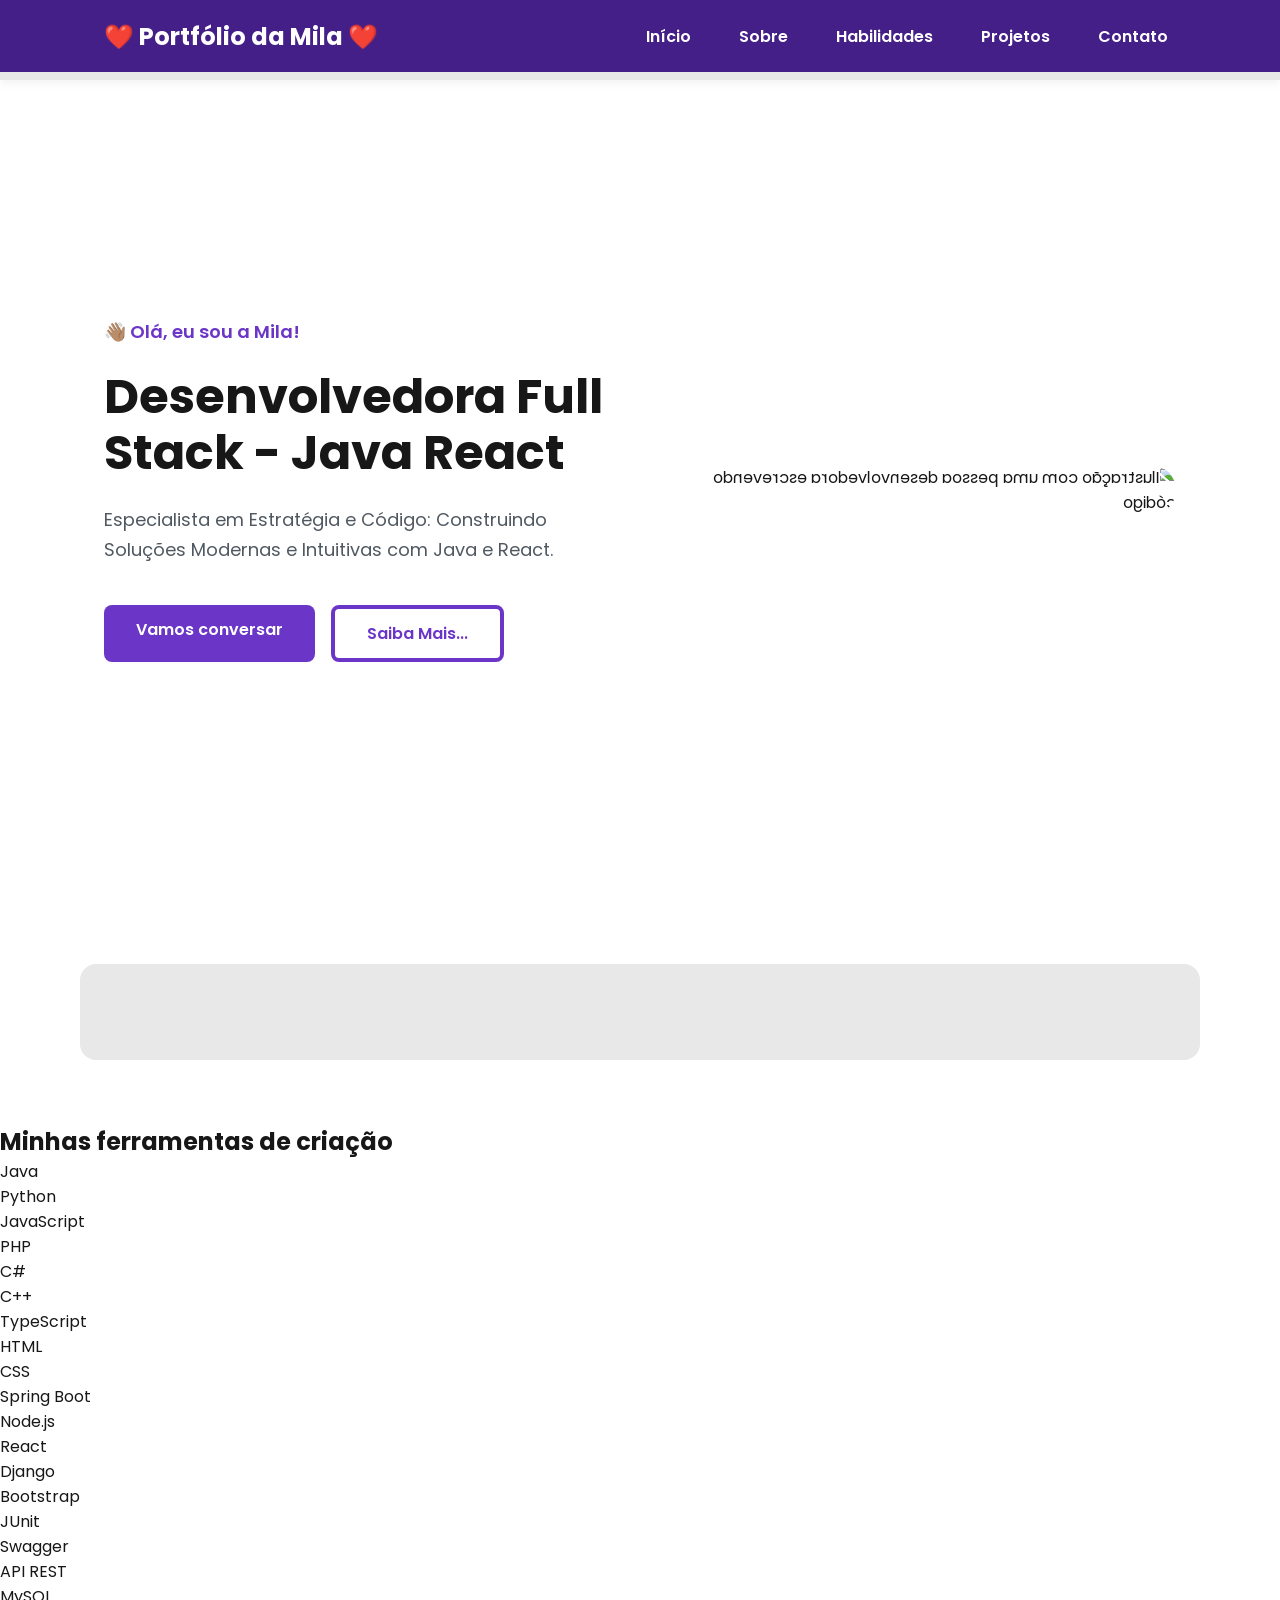
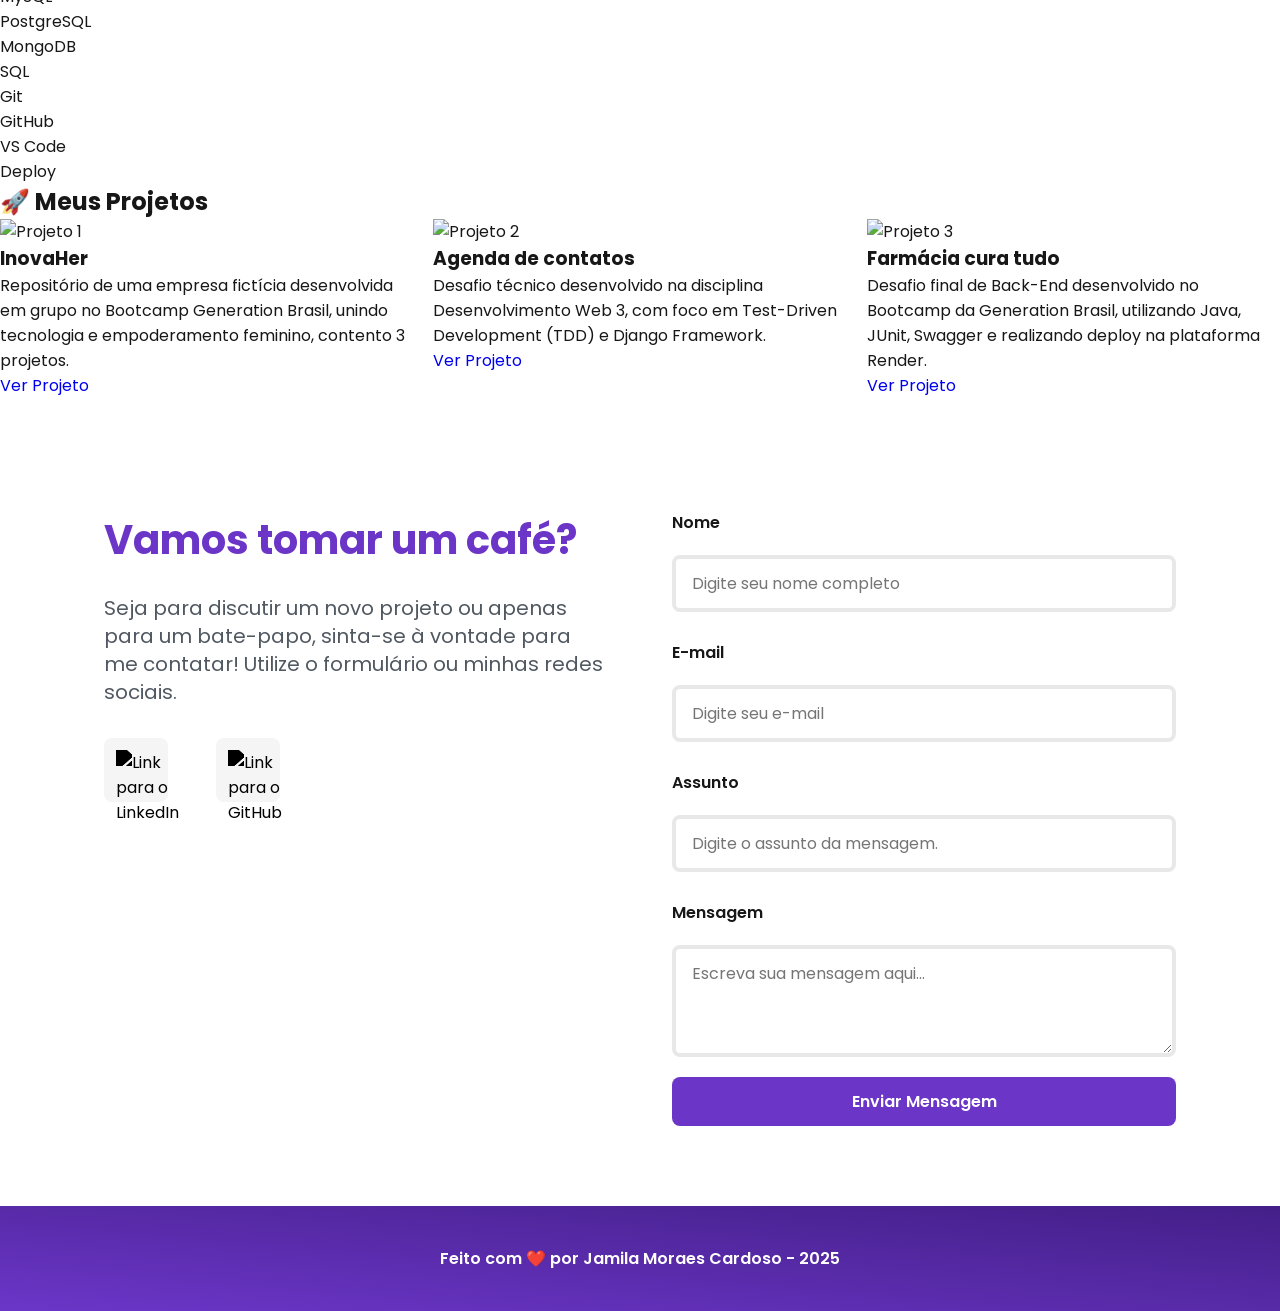
==== commit 95d4ce4a: "Fix URL in form submission redirect" ====
--- a/index.html
+++ b/index.html
@@ -4,11 +4,11 @@
 <head>
 
     <!-- Servidores de Fontes do Google -->
-<link rel="preconnect" href="https://fonts.googleapis.com">
-<link rel="preconnect" href="https://fonts.gstatic.com" crossorigin>
- 
+    <link rel="preconnect" href="https://fonts.googleapis.com">
+    <link rel="preconnect" href="https://fonts.gstatic.com" crossorigin>
+
     <!-- Fonte do Google - Poppins -->
-<link href="https://fonts.googleapis.com/css2?family=Poppins&display=swap" rel="stylesheet">
+    <link href="https://fonts.googleapis.com/css2?family=Poppins&display=swap" rel="stylesheet">
 
     <meta charset="UTF-8">
     <meta name="viewport" content="width=device-width, initial-scale=1.0">
@@ -19,26 +19,42 @@
         content="Portfólio de Jamila M. Cardoso — Desenvolvedora Full Stack.Especialista em criar soluções digitais modernas, intuitivas e de alto desempenho. Explore meus projetos e entre em contato para construirmos algo incrível juntos.">
     <meta name="robots" content="index, follow">
 
-    <!--1 Favicon-->
-    <link rel="icon" type="image/svg+xml" href="Portfolio/assets/img/favicon.svg">
+    <!-- Favicon -->
+    <link rel="icon" type="image/svg+xml"
+        href="https://ik.imagekit.io/u0isfvxls/portf%C3%B3lio/favicon.svg?updatedAt=1762763667006">
+
+    <!-- Devicon (ícones de linguagens e ferramentas) -->
+    <link rel="stylesheet" href="https://cdn.jsdelivr.net/gh/devicons/devicon@latest/devicon.min.css">
+
+    <!-- Font Awesome (ícones adicionais) -->
+    <script src="https://kit.fontawesome.com/a076d05399.js" crossorigin="anonymous"></script>
+
+    <!-- Swiper.js -->
+    <link rel="stylesheet" href="https://unpkg.com/swiper/swiper-bundle.min.css">
+
     <!-- Link para o arquivo CSS-->
-     <link rel="stylesheet" href="./assets/css/style.css">
+    <link rel="stylesheet" href="./assets/css/style.css">
+
 
     <title>Portfólio da Mila</title>
 </head>
 
 <body>
 
+    <!-- O elemento onde o efeito vai ser aplicado -->
+    <div id="vanta-bg"></div>
     <!--Navbar - Menu-->
     <header class="flex menu_container">
         <article class="menu_content">
             <div id="titulo">
-                <a href="#">Portfólio</a>
+                <a href="index.html">❤️ Portfólio da Mila ❤️ </a>
             </div>
             <nav>
                 <ul class="flex menu_list">
                     <li><a href="#hero">Início</a></li>
                     <li><a href="#about">Sobre</a></li>
+                    <li><a href="#habilidades">Habilidades</a></li>
+                    <li><a href="#projetos">Projetos</a></li>
                     <li><a href="#contact">Contato</a></li>
                 </ul>
             </nav>
@@ -47,82 +63,205 @@
 
     <!--Área Principal do Site-->
     <main>
+        <!--Sessão hero-->
         <section id="hero" class="hero_container">
             <article class="hero_content">
                 <h4>👋🏽 Olá, eu sou a Mila!</h4>
-                <h1>Desenvolvedora Full Stack</h1>
-                <p>Especialista em criar soluções digitais modernas, intuitivas e de alto desempenho. Explore meus
-                    projetos e entre em contato para construirmos algo incrível juntos.</p>
+                <h1>Desenvolvedora Full Stack - Java React</h1>
+                <p>Especialista em Estratégia e Código: Construindo Soluções Modernas e Intuitivas com Java e React.
+                </p>
                 <div class="hero_buttons flex">
                     <a href="#contact" class="botao">Vamos conversar</a>
                     <a href="#about" class="botao-outline">Saiba Mais...</a>
             </article>
             <figure class="hero_image">
-                <img src="https://ik.imagekit.io/u0isfvxls/portf%C3%B3lio/dreamina-2025-11-05-6438-Reference%20image%201,%20transform%20into%20a%20cart....jpeg?updatedAt=1762367021486" alt="Ilustração com uma pessoa desenvolvedora escrevendo código"
-                    class="ilustracao float animation">
+                <img src="https://ik.imagekit.io/u0isfvxls/portf%C3%B3lio/Portf.png?updatedAt=1762812965492"
+                    alt="Ilustração com uma pessoa desenvolvedora escrevendo código" class="ilustracao float animation">
             </figure>
         </section>
 
+        <!--Sessão sobre-->
         <section id="about" class="about_container">
 
-            <figure class="about_image">
-                <img src="https://avatars.githubusercontent.com/u/12092301?s=400&u=37e0c9f77426b6056443385f7a4380e5086a323e&v=4" alt="Foto da pessoa desenvolvedora">
-            </figure>
-
-            <article class="about_content">
-                <h2>Sobre Mim</h2>
-                <p>Sou Jamila M. Cardoso, uma desenvolvedora Full Stack apaixonada por tecnologia e inovação. Com
-                    experiência em diversas linguagens de programação e frameworks, estou sempre em busca de novos
-                    desafios para aprimorar minhas habilidades e contribuir para projetos impactantes. Formada pela 
-                    <a href="https://brazil.generation.org/" target="_blank">Generation Brazil</a></p>
-                <p>Minha missão é transformar ideias em soluções digitais eficientes e acessíveis, proporcionando uma
-                    experiência única aos usuários. Vamos trabalhar juntos para criar algo incrível!</p>
-
-                <div class="about_stats">
-                    <a href="https://github.com/jmcardoso18" target="_blank" class="botao">Ver GitHub</a>
-                    <div class="stat-item">
-                        <p class="stat-numer">100</p>
-                        <p class="stat-label">Seguidores</p>
-                    </div>
-                    <div class="stat-item">
-                        <p class="stat-numer">500</p>
-                        <p class="stat-label">Repositórios</p>
+
+        </section>
+
+        <!--Sessão habilidades-->
+        <section id="habilidades" class="habilidades_container">
+            <article class="habilidades_content">
+                <h2>Minhas ferramentas de criação
+                </h2>
+                <div class="habilidades_list">
+                    <div class="icons_grid">
+                        <!-- Linguagens de Programação -->
+                        <div><i class="devicon-java-plain colored"></i>
+                            <p>Java</p>
+                        </div>
+                        <div><i class="devicon-python-plain colored"></i>
+                            <p>Python</p>
+                        </div>
+                        <div><i class="devicon-javascript-plain colored"></i>
+                            <p>JavaScript</p>
+                        </div>
+                        <div><i class="devicon-php-plain colored"></i>
+                            <p>PHP</p>
+                        </div>
+                        <div><i class="devicon-csharp-plain colored"></i>
+                            <p>C#</p>
+                        </div>
+                        <div><i class="devicon-cplusplus-plain colored"></i>
+                            <p>C++</p>
+                        </div>
+                        <div><i class="devicon-typescript-plain colored"></i>
+                            <p>TypeScript</p>
+                        </div>
+                        <div><i class="devicon-html5-plain colored"></i>
+                            <p>HTML</p>
+                        </div>
+                        <div><i class="devicon-css3-plain colored"></i>
+                            <p>CSS</p>
+                        </div>
+                        <!--Tecnologias e Frameworks-->
+                        <div><i class="devicon-spring-plain colored"></i>
+                            <p>Spring Boot</p>
+                        </div>
+                        <div><i class="devicon-nodejs-plain colored"></i>
+                            <p>Node.js</p>
+                        </div>
+                        <div><i class="devicon-react-original colored"></i>
+                            <p>React</p>
+                        </div>
+                        <div><i class="devicon-django-plain colored"></i>
+                            <p>Django</p>
+                        </div>
+                        <div><i class="devicon-bootstrap-plain colored"></i>
+                            <p>Bootstrap</p>
+                        </div>
+                        <div><i class="devicon-junit-plain colored"></i>
+                            <p>JUnit</p>
+                        </div>
+                        <div><i class="devicon-swagger-plain colored"></i>
+                            <p>Swagger</p>
+                        </div>
+                        <div><i class="devicon-express-original colored"></i>
+                            <p>API REST</p>
+                        </div>
+                        <!-- Banco de Dados -->
+
+                        <div><i class="devicon-mysql-plain colored"></i>
+                            <p>MySQL</p>
+                        </div>
+                        <div><i class="devicon-postgresql-plain colored"></i>
+                            <p>PostgreSQL</p>
+                        </div>
+                        <div><i class="devicon-mongodb-plain colored"></i>
+                            <p>MongoDB</p>
+                        </div>
+                        <div><i class="devicon-sqldeveloper-plain colored"></i>
+                            <p>SQL</p>
+                        </div>
+
+                        <!-- Ferramentas e Plataformas -->
+
+                        <div><i class="devicon-git-plain colored"></i>
+                            <p>Git</p>
+                        </div>
+                        <div><i class="devicon-github-original colored"></i>
+                            <p>GitHub</p>
+                        </div>
+                        <div><i class="devicon-vscode-plain colored"></i>
+                            <p>VS Code</p>
+                        </div>
+                        <div><i class="devicon-docker-plain colored"></i>
+                            <p>Deploy</p>
+                        </div>
                     </div>
                 </div>
             </article>
         </section>
+        <!-- === PROJETOS === -->
+        <section class="projetos_container" id="projetos">
+            <h2 class="projetos_titulo">🚀 Meus Projetos</h2>
+
+            <div class="swiper projetos_carrossel">
+                <div class="swiper-wrapper">
+                    <!-- Card 1 -->
+                    <div class="swiper-slide projeto_card">
+                        <img src="https://ik.imagekit.io/u0isfvxls/InovaHer/238466661.png?updatedAt=1761662985923"
+                            alt="Projeto 1">
+                        <h3>InovaHer</h3>
+                        <p>Repositório de uma empresa fictícia desenvolvida em grupo no Bootcamp Generation Brasil,
+                            unindo tecnologia e empoderamento feminino, contento 3 projetos.</p>
+                        <a href="https://github.com/InovaHer" class="btn_projeto" target="_blank">Ver Projeto</a>
+                    </div>
+
+                    <!-- Card 2 -->
+                    <div class="swiper-slide projeto_card">
+                        <img src="https://ik.imagekit.io/u0isfvxls/portf%C3%B3lio/ChatGPT%20Image%2010%20de%20nov.%20de%202025,%2004_37_58.png?updatedAt=1762760456798"
+                            alt="Projeto 2">
+                        <h3>Agenda de contatos</h3>
+                        <p>Desafio técnico desenvolvido na disciplina Desenvolvimento Web 3, com foco em Test-Driven
+                            Development (TDD) e Django Framework. </p>
+                        <a href="https://github.com/jmcardoso18/Pratica_TDD_4" class="btn_projeto" target="_blank">Ver
+                            Projeto</a>
+                    </div>
+
+                    <!-- Card 3 -->
+                    <div class="swiper-slide projeto_card">
+                        <img src="https://ik.imagekit.io/u0isfvxls/portf%C3%B3lio/ChatGPT%20Image%2010%20de%20nov.%20de%202025,%2004_40_12.png?updatedAt=1762760457120"
+                            alt="Projeto 3">
+                        <h3>Farmácia cura tudo</h3>
+                        <p>Desafio final de Back-End desenvolvido no Bootcamp da Generation Brasil, utilizando Java,
+                            JUnit,
+                            Swagger e realizando deploy na plataforma Render.</p>
+                        <a href="https://github.com/jmcardoso18/projeto_final_bloco_02" class="btn_projeto"
+                            target="_blank">Ver Projeto</a>
+                    </div>
+                </div>
+
+                <!-- Botões e paginação -->
+                <div class="swiper-button-prev"></div>
+                <div class="swiper-button-next"></div>
+                <div class="swiper-pagination"></div>
+            </div>
+        </section>
+
 
         <section id="contact" class="contact_container">
             <article class="contact_info">
-                <h4>Vamos trabalhar juntos?</h4>
-                <p>Se você tem um projeto em mente ou apenas quer dizer olá, adoraria ouvir de você! Entre em contato
-                    comigo através do formulário abaixo ou pelas minhas redes sociais.</p>
+                <h4>Vamos tomar um café?</h4>
+                <p>Seja para discutir um novo projeto ou apenas para um bate-papo, sinta-se à vontade para me contatar!
+                    Utilize o formulário ou minhas redes sociais.</p>
                 <div class="social_container">
-                    <a href="https://www.linkedin.com/in/jamila-m-c/" target="_blank" class="social_icon"><img src="/assets/img/linkedin.svg"
+                    <a href="https://www.linkedin.com/in/jamila-m-c/" target="_blank" class="social_icon"><img
+                            src="https://ik.imagekit.io/u0isfvxls/portf%C3%B3lio/linkedin.svg?updatedAt=1762702959572"
                             alt="Link para o LinkedIn"></a>
-                    <a href="https://github.com/jmcardoso18" target="_blank" class="social_icon"><img src="/assets/img/github.svg"
+                    <a href="https://github.com/jmcardoso18" target="_blank" class="social_icon"><img
+                            src="https://ik.imagekit.io/u0isfvxls/portf%C3%B3lio/github.svg?updatedAt=1762702959515"
                             alt="Link para o GitHub"></a>
-                    <a href="https://www.instagram.com/jamilamc1810/" target="_blank" class="social_icon"><img src="/assets/img/instagram.svg"
-                            alt="Link para o Instagram"></a>
+
                 </div>
             </article>
-
-            <form id="formulario">
+            <form action="https://formsubmit.co/jmc18.ads@gmail.com" method="POST" id="formulario">
+                <!-- Redirecionar para a página de sucesso após o envio do formulário -->
+                <input type="hidden" name="_next" value="https://jmcardoso18.github.io/portfolio/sucess.html">
+                <input type="hidden" name="_captcha" value="false">
                 <label for="nome">Nome</label>
                 <input id="nome" name="nome" type="text" placeholder="Digite seu nome completo">
                 <span id="txtNome"></span>
 
                 <label for="email">E-mail</label>
                 <input id="email" name="email" type="text" placeholder="Digite seu e-mail">
-                <span id="txtemail"></span>
+                <span id="txtEmail"></span>
 
                 <label for="assunto">Assunto</label>
-                <input id="assunto" name="assunto" type="text" placeholder="Digite o assunto da mensagem."><!--Verificar o que required faz-->
+                <input id="assunto" name="assunto" type="text"
+                    placeholder="Digite o assunto da mensagem."><!--Verificar o que required faz-->
                 <span id="txtAssunto"></span>
 
                 <label for="mensagem">Mensagem</label>
                 <textarea id="mensagem" name="mensagem" placeholder="Escreva sua mensagem aqui..."></textarea>
-                
+
                 <button class="botao" type="submit">Enviar Mensagem</button>
 
             </form>
@@ -132,7 +271,37 @@
 
     <!--Rodapé-->
     <footer>
-        Feito com ❤️ por Jamila Moraes Cardoso - 2025 
+        Feito com ❤️ por Jamila Moraes Cardoso - 2025
     </footer>
+    <!-- Swiper e scripts -->
+    <script src="https://unpkg.com/swiper/swiper-bundle.min.js"></script>
+    <!-- Incluindo as bibliotecas necessárias -->
+    <script src="https://unpkg.com/swiper/swiper-bundle.min.js"></script>
+    <script src="https://cdnjs.cloudflare.com/ajax/libs/three.js/r134/three.min.js"></script>
+    <script src="https://cdn.jsdelivr.net/npm/vanta@latest/dist/vanta.birds.min.js"></script>
+    <script>
+        VANTA.BIRDS({
+            el: "#vanta-bg",
+            mouseControls: true,
+            touchControls: true,
+            gyroControls: false,
+            minHeight: 200.00,
+            minWidth: 200.00,
+            scale: 1.00,
+            scaleMobile: 1.00,
+            backgroundColor: 0xfaced8,
+            colorMode: "variance",
+            birdSize: 4.00,
+            wingSpan: 40.00,
+            speedLimit: 10.00,
+            separation: 100.00,
+            alignment: 100.00,
+            cohesion: 100.00
+        })
+
+    </script>
+    <!-- Link para o arquivo JavaScript-->
+    <script src="./assets/js/scripts.js"></script>
 </body>
-</html>+
+</html>
